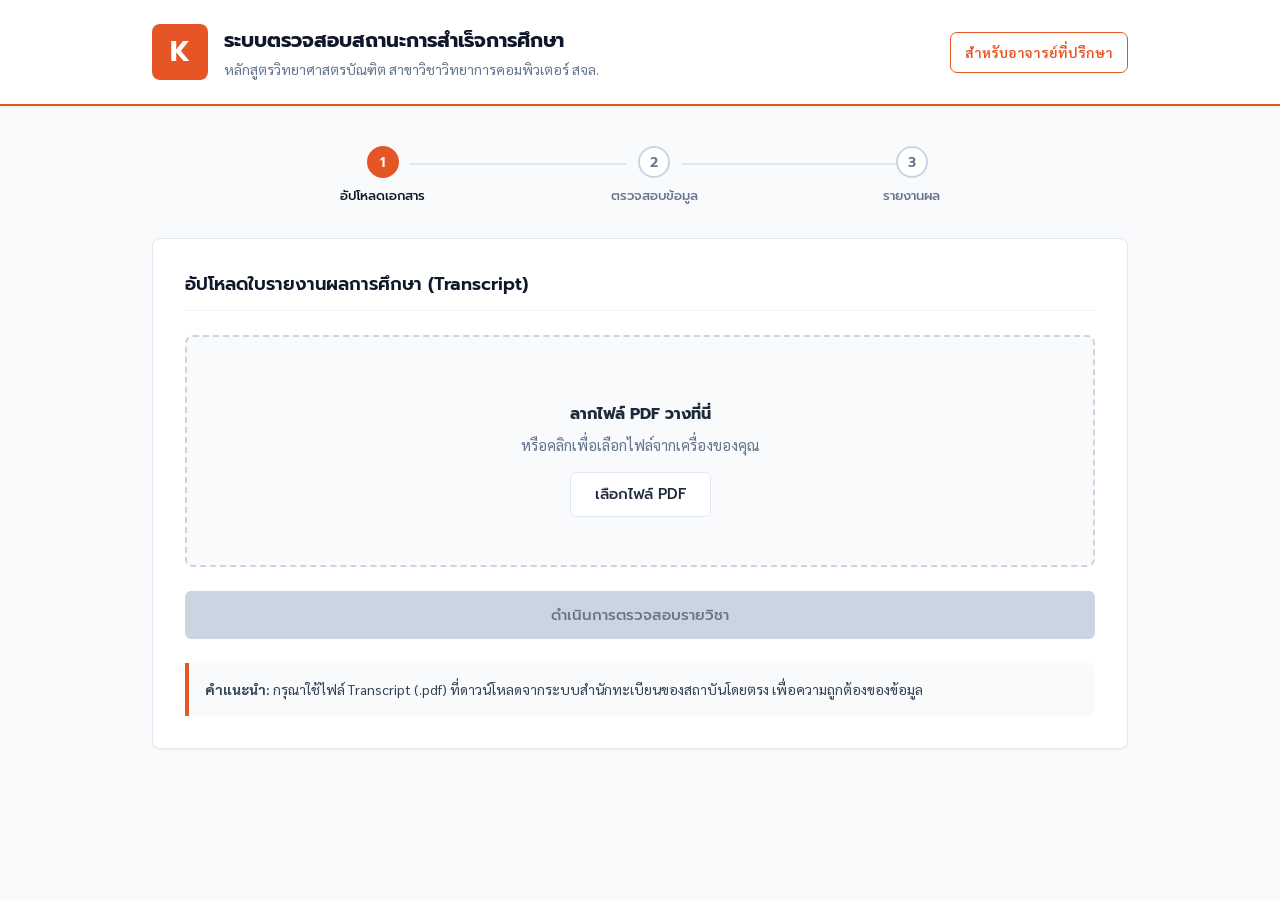
==== app/templates/index.html @ 22475909 "drop uv, reorganize project" ====
<!DOCTYPE html>
<html lang="th">

<head>
  <meta charset="UTF-8" />
  <meta name="viewport" content="width=device-width, initial-scale=1.0" />
  <title>ระบบตรวจสอบสถานะการสำเร็จการศึกษา</title>
  <meta name="description" content="ระบบตรวจสอบความก้าวหน้าการเรียนและวิชาคงเหลือ ภาควิชาวิทยาการคอมพิวเตอร์" />
  
  <!-- Google Fonts: Sarabun for formal text, Prompt for headings -->
  <link rel="preconnect" href="https://fonts.googleapis.com" />
  <link rel="preconnect" href="https://fonts.gstatic.com" crossorigin />
  <link href="https://fonts.googleapis.com/css2?family=Prompt:wght@400;500;600;700&family=Sarabun:wght@300;400;500;600;700&display=swap" rel="stylesheet" />
  
  <style>
    /* ===== DESIGN TOKENS (KMITL Theme) ===== */
    :root {
      --kmitl-orange: #E65525;
      --kmitl-orange-light: #F0764D;
      --kmitl-orange-dark: #C44319;
      --navy-900: #0F172A;
      --navy-800: #1E293B;
      --navy-700: #334155;
      --gray-50: #F8FAFC;
      --gray-100: #F1F5F9;
      --gray-200: #E2E8F0;
      --gray-300: #CBD5E1;
      --gray-500: #64748B;
      
      --bg: var(--gray-50);
      --card-bg: #FFFFFF;
      --text-main: var(--navy-800);
      --text-muted: var(--gray-500);
      --border: var(--gray-200);
      
      --success: #059669;
      --success-light: #D1FAE5;
      --warning: #D97706;
      --warning-light: #FEF3C7;
      --danger: #DC2626;
      --danger-light: #FEE2E2;
      
      --radius: 8px;
      --shadow-sm: 0 1px 2px 0 rgba(0, 0, 0, 0.05);
      --shadow-md: 0 4px 6px -1px rgba(0, 0, 0, 0.1), 0 2px 4px -1px rgba(0, 0, 0, 0.06);
    }

    *, *::before, *::after { box-sizing: border-box; margin: 0; padding: 0; }

    body {
      font-family: 'Sarabun', sans-serif;
      background: var(--bg);
      color: var(--text-main);
      min-height: 100vh;
      line-height: 1.5;
    }

    h1, h2, h3, h4, h5, h6, .font-prompt {
      font-family: 'Prompt', sans-serif;
    }

    .container { max-width: 1024px; margin: 0 auto; padding: 0 24px 40px; }

    /* ===== HEADER ===== */
    header {
      background-color: var(--card-bg);
      border-bottom: 2px solid var(--kmitl-orange);
      padding: 24px 0;
      margin-bottom: 40px;
      box-shadow: var(--shadow-sm);
    }
    .header-content {
      max-width: 1024px;
      margin: 0 auto;
      padding: 0 24px;
      display: flex;
      align-items: center;
      gap: 16px;
    }
    .advisor-login-link {
      margin-left: auto;
      padding: 9px 14px;
      border: 1px solid var(--kmitl-orange);
      border-radius: 7px;
      color: var(--kmitl-orange);
      background: #fff;
      font-family: 'Sarabun', sans-serif;
      font-size: 14px;
      font-weight: 600;
      text-decoration: none;
      white-space: nowrap;
      transition: background-color .2s, color .2s;
    }
    .advisor-login-link:hover { background: var(--kmitl-orange); color: #fff; }
    @media (max-width: 600px) {
      .header-content { flex-wrap: wrap; }
      .advisor-login-link { margin-left: 72px; margin-top: -8px; }
    }
    .logo-box {
      width: 56px;
      height: 56px;
      background-color: var(--kmitl-orange);
      color: white;
      border-radius: 8px;
      display: flex;
      align-items: center;
      justify-content: center;
      font-size: 28px;
      font-weight: bold;
      font-family: 'Prompt', sans-serif;
    }
    .header-text h1 {
      font-size: 20px;
      color: var(--navy-900);
      margin-bottom: 4px;
    }
    .header-text p {
      font-size: 14px;
      color: var(--text-muted);
      font-family: 'Sarabun', sans-serif;
    }

    /* ===== CARD ===== */
    .card {
      background: var(--card-bg);
      border: 1px solid var(--border);
      border-radius: var(--radius);
      padding: 32px;
      margin-bottom: 24px;
      box-shadow: var(--shadow-sm);
    }

    .card-title {
      font-family: 'Prompt', sans-serif;
      font-size: 18px;
      font-weight: 600;
      color: var(--navy-900);
      margin-bottom: 24px;
      display: flex;
      align-items: center;
      gap: 12px;
      padding-bottom: 12px;
      border-bottom: 1px solid var(--gray-100);
    }
    .card-title .icon { color: var(--kmitl-orange); }

    /* ===== UPLOAD ZONE ===== */
    #upload-zone {
      border: 2px dashed var(--gray-300);
      border-radius: var(--radius);
      background-color: var(--gray-50);
      padding: 48px 24px;
      text-align: center;
      cursor: pointer;
      transition: all 0.2s ease;
      position: relative;
    }
    #upload-zone:hover, #upload-zone.drag-over {
      border-color: var(--kmitl-orange);
      background-color: #FFF7F5;
    }
    #upload-zone .upload-icon { font-size: 48px; margin-bottom: 16px; display: block; color: var(--gray-500); }
    #upload-zone:hover .upload-icon { color: var(--kmitl-orange); }
    #upload-zone p { color: var(--text-muted); font-size: 15px; margin-top: 8px; }
    #upload-zone strong { color: var(--navy-800); font-family: 'Prompt', sans-serif; }
    #file-input { position: absolute; inset: 0; opacity: 0; cursor: pointer; width: 100%; height: 100%; }
    
    #file-label {
      display: inline-block; margin-top: 16px;
      background: var(--card-bg); color: var(--navy-800);
      border: 1px solid var(--border);
      padding: 10px 24px; border-radius: 6px; font-size: 15px; font-weight: 500;
      font-family: 'Prompt', sans-serif;
      transition: all 0.2s;
    }
    #upload-zone:hover #file-label { border-color: var(--kmitl-orange); color: var(--kmitl-orange); }

    #selected-file {
      display: none; margin-top: 16px; padding: 12px 16px;
      background: #FFF7F5; border: 1px solid #FADED5;
      border-radius: var(--radius); font-size: 15px; color: var(--kmitl-orange-dark);
      align-items: center; gap: 8px; font-weight: 500;
    }
    #selected-file.show { display: flex; }

    /* ===== BUTTONS ===== */
    .btn {
      display: inline-flex; align-items: center; gap: 8px;
      padding: 12px 24px; border-radius: 6px; font-size: 15px; font-weight: 500;
      border: 1px solid transparent; cursor: pointer; transition: all 0.2s; font-family: 'Prompt', sans-serif;
    }
    .btn-primary { 
      background-color: var(--kmitl-orange); color: #fff; 
      width: 100%; justify-content: center; margin-top: 24px; 
      box-shadow: 0 2px 4px rgba(230, 85, 37, 0.2);
    }
    .btn-primary:hover:not(:disabled) { background-color: var(--kmitl-orange-dark); transform: translateY(-1px); }
    .btn-primary:disabled { background-color: var(--gray-300); color: var(--gray-500); cursor: not-allowed; box-shadow: none; }
    
    .btn-success { background-color: var(--success); color: #fff; }
    .btn-success:hover { background-color: #047857; transform: translateY(-1px); box-shadow: 0 2px 4px rgba(5, 150, 105, 0.2); }

    .btn-outline { background-color: transparent; border-color: var(--border); color: var(--navy-700); }
    .btn-outline:hover { background-color: var(--gray-50); border-color: var(--gray-300); }

    /* ===== ALERTS & NOTES ===== */
    .note {
      margin-top: 24px; padding: 16px;
      background: var(--gray-50); border-left: 4px solid var(--kmitl-orange);
      border-radius: 0 var(--radius) var(--radius) 0; font-size: 14px; color: var(--navy-700);
    }
    .error-box {
      padding: 16px; background: var(--danger-light); border-left: 4px solid var(--danger);
      border-radius: 0 var(--radius) var(--radius) 0;
      font-size: 14px; color: var(--danger); margin-top: 16px; font-family: 'Prompt', sans-serif;
    }

    /* ===== SPINNER ===== */
    .spinner {
      display: none; align-items: center; justify-content: center; gap: 12px;
      padding: 24px; color: var(--text-muted); font-size: 15px; font-family: 'Prompt', sans-serif;
    }
    .spinner.show { display: flex; }
    .spin {
      width: 24px; height: 24px; border-radius: 50%;
      border: 3px solid var(--gray-200);
      border-top-color: var(--kmitl-orange);
      animation: spin 0.8s linear infinite;
    }
    @keyframes spin { to { transform: rotate(360deg); } }

    /* ===== STEP INDICATOR ===== */
    .steps {
      display: flex; align-items: center; justify-content: center; gap: 0; margin-bottom: 32px;
      max-width: 600px; margin-left: auto; margin-right: auto;
    }
    .step-item { display: flex; flex-direction: column; align-items: center; gap: 8px; position: relative; z-index: 2; }
    .step-dot {
      width: 32px; height: 32px; border-radius: 50%;
      background: var(--card-bg); border: 2px solid var(--gray-300);
      display: flex; align-items: center; justify-content: center;
      font-size: 14px; font-weight: 600; color: var(--gray-500);
      transition: all 0.3s; font-family: 'Prompt', sans-serif;
    }
    .step-dot.active { background: var(--kmitl-orange); border-color: var(--kmitl-orange); color: #fff; }
    .step-dot.done { background: var(--success); border-color: var(--success); color: #fff; }
    .step-label { font-size: 13px; color: var(--gray-500); font-family: 'Prompt', sans-serif; font-weight: 500; }
    .step-label.active { color: var(--navy-900); }
    .step-line { flex: 1; height: 2px; background: var(--gray-200); margin: 0 -16px; position: relative; top: -12px; z-index: 1; }
    .step-line.done { background: var(--success); }

    /* ===== REVIEW TABLE ===== */
    #review-section { display: none; }
    #review-section.show { display: block; }

    .review-info {
      display: flex; gap: 16px; margin-bottom: 24px; flex-wrap: wrap;
    }
    .review-badge {
      background: var(--gray-50); border: 1px solid var(--border);
      border-radius: 6px; padding: 12px 20px; font-size: 15px; color: var(--navy-800);
    }
    .review-badge strong { color: var(--kmitl-orange); font-family: 'Prompt', sans-serif; font-size: 16px; }

    .table-wrap { overflow-x: auto; border: 1px solid var(--border); border-radius: var(--radius); }
    table { width: 100%; border-collapse: collapse; font-size: 14px; }
    thead { background: var(--gray-50); border-bottom: 2px solid var(--gray-200); }
    th {
      padding: 12px 16px; text-align: left; font-size: 14px; font-family: 'Prompt', sans-serif;
      color: var(--navy-700); font-weight: 600; white-space: nowrap;
    }
    td { padding: 12px 16px; border-bottom: 1px solid var(--border); vertical-align: middle; }
    tbody tr:last-child td { border-bottom: none; }
    tbody tr:hover { background-color: var(--gray-50); }

    .code-cell { font-family: monospace; font-size: 14px; color: var(--text-muted); }
    .credit-cell { text-align: center; font-weight: 500; }

    .grade-input {
      background: transparent; border: 1px solid transparent;
      border-radius: 4px; color: var(--navy-900); padding: 4px 8px;
      font-size: 14px; width: 72px; text-align: center; font-family: 'Prompt', sans-serif;
      font-weight: 500; transition: all 0.2s;
    }
    .grade-input:hover { border-color: var(--gray-300); background: #fff; }
    .grade-input:focus { outline: none; border-color: var(--kmitl-orange); box-shadow: 0 0 0 2px rgba(230,85,37,0.1); }
    .grade-input.overridden { border-color: var(--warning); color: var(--warning); background-color: var(--warning-light); }

    .sem-header td {
      background: var(--gray-100); border-bottom: 1px solid var(--gray-200);
      font-size: 14px; font-weight: 600; color: var(--navy-800);
      padding: 10px 16px; font-family: 'Prompt', sans-serif;
    }

    .btn-add-row {
      display: inline-flex;
      align-items: center;
      gap: 4px;
      padding: 4px 10px;
      font-size: 12px;
      font-family: 'Prompt', sans-serif;
      font-weight: 500;
      color: var(--kmitl-orange);
      background: #FFFFFF;
      border: 1px solid var(--kmitl-orange-light);
      border-radius: 4px;
      cursor: pointer;
      transition: all 0.15s;
    }
    .btn-add-row:hover {
      background: var(--kmitl-orange);
      color: #FFFFFF;
    }
    .btn-del-row {
      display: inline-flex;
      align-items: center;
      justify-content: center;
      width: 28px;
      height: 28px;
      border-radius: 4px;
      border: 1px solid transparent;
      background: transparent;
      color: var(--gray-500);
      cursor: pointer;
      font-size: 16px;
      line-height: 1;
      transition: all 0.15s;
    }
    .btn-del-row:hover {
      background: var(--danger-light);
      color: var(--danger);
      border-color: #FCA5A5;
    }
    .btn-add-semester {
      display: inline-flex;
      align-items: center;
      gap: 6px;
      padding: 10px 16px;
      font-size: 14px;
      font-family: 'Prompt', sans-serif;
      font-weight: 500;
      color: var(--navy-700);
      background: #FFFFFF;
      border: 1px dashed var(--gray-300);
      border-radius: var(--radius);
      cursor: pointer;
      margin-top: 16px;
      width: 100%;
      justify-content: center;
      transition: all 0.2s;
    }
    .btn-add-semester:hover {
      border-color: var(--kmitl-orange);
      color: var(--kmitl-orange);
      background: var(--gray-50);
    }

    .badge-current {
      display: inline-block; font-size: 12px; font-weight: 500; font-family: 'Prompt', sans-serif;
      background: var(--warning-light); color: var(--warning);
      border: 1px solid rgba(217,119,6,0.2); border-radius: 4px;
      padding: 2px 8px; margin-left: 8px;
    }
    .badge-pass {
      display: inline-block; font-size: 13px; font-weight: 600; font-family: 'Prompt', sans-serif;
      background: var(--success-light); color: var(--success);
      border-radius: 4px; padding: 4px 12px;
    }
    .badge-fail {
      display: inline-block; font-size: 13px; font-weight: 600; font-family: 'Prompt', sans-serif;
      background: var(--danger-light); color: var(--danger);
      border-radius: 4px; padding: 4px 12px;
    }

    .confirm-bar {
      display: flex; align-items: center; justify-content: space-between;
      margin-top: 24px; gap: 16px; flex-wrap: wrap;
      background: var(--gray-50); padding: 20px; border-radius: var(--radius); border: 1px solid var(--gray-200);
    }
    .confirm-bar p { font-size: 15px; color: var(--navy-800); font-family: 'Prompt', sans-serif; }
    .confirm-bar strong { color: var(--kmitl-orange); }

    /* ===== DASHBOARD ===== */
    #dashboard-section { display: none; }
    #dashboard-section.show { display: block; }

    /* overview cards */
    .overview-grid { display: grid; grid-template-columns: 1fr; margin-bottom: 24px; }
    .ov-card {
      background: var(--card-bg); border: 1px solid var(--border);
      border-radius: var(--radius); padding: 24px;
      position: relative; overflow: hidden; box-shadow: var(--shadow-sm);
    }
    .ov-card::before {
      content: ''; position: absolute; top: 0; left: 0; bottom: 0; width: 4px;
    }
    .ov-card.primary::before { background: var(--kmitl-orange); }
    .ov-card.success::before { background: var(--success); }
    .ov-card.warning::before { background: var(--warning); }
    
    .ov-label { font-size: 14px; color: var(--text-muted); font-family: 'Prompt', sans-serif; font-weight: 500; margin-bottom: 8px; }
    .ov-value { font-size: 32px; font-weight: 700; font-family: 'Prompt', sans-serif; line-height: 1; }
    .ov-card.primary .ov-value { color: var(--navy-900); }
    .ov-card.success .ov-value { color: var(--success); }
    .ov-card.warning .ov-value { color: var(--warning); }
    .ov-value span { font-size: 16px; font-weight: 500; color: var(--gray-400); }
    .ov-sub { font-size: 14px; color: var(--text-muted); margin-top: 8px; }

    /* progress bar */
    .prog-bar-wrap { margin-top: 16px; }
    .prog-bar-top { display: flex; justify-content: space-between; font-size: 15px; margin-bottom: 12px; font-family: 'Prompt', sans-serif; }
    .prog-bar-top span { color: var(--navy-700); font-weight: 500; }
    .prog-bar-top strong { color: var(--kmitl-orange); font-size: 18px; }
    .prog-track { background: var(--gray-200); border-radius: 99px; height: 12px; overflow: hidden; }
    .prog-fill {
      height: 100%; border-radius: 99px;
      background-color: var(--kmitl-orange);
      transition: width 1s cubic-bezier(0.4, 0, 0.2, 1);
    }

    /* ===== CATEGORIES ===== */
    .cat-grid { display: grid; grid-template-columns: 1fr 1fr; gap: 20px; }
    @media (max-width: 768px) { .cat-grid { grid-template-columns: 1fr; } }

    .cat-card {
      background: var(--gray-50); border: 1px solid var(--border);
      border-radius: var(--radius); padding: 20px;
      transition: all 0.2s; cursor: pointer;
    }
    .cat-card:hover { border-color: var(--gray-300); background: #fff; box-shadow: var(--shadow-sm); }
    .cat-card.active { border-color: var(--kmitl-orange); background: #FFF7F5; }

    .cat-header { display: flex; justify-content: space-between; align-items: flex-start; margin-bottom: 12px; }
    .cat-name { font-size: 15px; font-weight: 600; font-family: 'Prompt', sans-serif; color: var(--navy-800); }
    .cat-credits { font-size: 20px; font-weight: 700; font-family: 'Prompt', sans-serif; color: var(--navy-900); }
    .cat-credits small { font-size: 14px; font-weight: 400; color: var(--gray-400); }

    .cat-track { background: var(--gray-200); border-radius: 99px; height: 6px; overflow: hidden; margin-bottom: 8px; }
    .cat-fill { height: 100%; border-radius: 99px; transition: width 1s cubic-bezier(0.4, 0, 0.2, 1); }
    .cat-pct { font-size: 13px; color: var(--text-muted); font-family: 'Prompt', sans-serif; font-weight: 500; text-align: right; }

    /* cat detail expand */
    .cat-detail {
      display: none; margin-top: 16px; padding-top: 16px;
      border-top: 1px dashed var(--gray-300);
    }
    .cat-detail.show { display: block; }
    .cat-course-item {
      display: flex; justify-content: space-between; align-items: flex-start;
      padding: 8px 0; font-size: 14px; border-bottom: 1px solid var(--gray-100);
    }
    .cat-course-item:last-child { border-bottom: none; }
    .cat-course-left { display: flex; flex-direction: column; gap: 4px; }
    .cat-course-code { font-family: monospace; color: var(--text-muted); font-size: 13px; }
    .cat-course-name { color: var(--navy-800); font-weight: 500; }
    .cat-grade { font-weight: 600; font-size: 14px; font-family: 'Prompt', sans-serif; color: var(--success); }
    .cat-grade.in-prog { color: #d97706; font-size: 12px; background: #fffbeb; padding: 2px 8px; border-radius: 4px; border: 1px solid #fde68a; font-weight: 500; }
    .cat-cr { color: var(--text-muted); font-size: 13px; }

    /* ===== TIMELINE ===== */
    .timeline-item { margin-bottom: 12px; border-radius: var(--radius); overflow: hidden; border: 1px solid var(--border); }
    .timeline-header {
      background: var(--gray-50); 
      padding: 16px 20px; cursor: pointer;
      display: flex; align-items: center; justify-content: space-between;
      transition: background 0.2s;
    }
    .timeline-header:hover { background: var(--gray-100); }
    .timeline-header-left { display: flex; align-items: center; gap: 12px; }
    .timeline-dot {
      width: 10px; height: 10px; border-radius: 50%;
      background: var(--kmitl-orange); flex-shrink: 0;
    }
    .timeline-label { font-size: 15px; font-weight: 600; font-family: 'Prompt', sans-serif; color: var(--navy-800); }
    .timeline-meta { font-size: 14px; color: var(--text-muted); }
    .timeline-chevron { font-size: 12px; color: var(--gray-400); transition: transform 0.2s; }
    .timeline-chevron.open { transform: rotate(180deg); }

    .timeline-body { display: none; background: #fff; border-top: 1px solid var(--border); }
    .timeline-body.show { display: block; }
    .tl-row {
      display: flex; align-items: center; gap: 16px;
      padding: 12px 20px; border-bottom: 1px solid var(--gray-100); font-size: 14px;
    }
    .tl-row:last-child { border-bottom: none; }
    .tl-code { font-family: monospace; font-size: 13px; color: var(--text-muted); width: 80px; flex-shrink: 0; }
    .tl-name { flex: 1; color: var(--navy-800); font-weight: 500; }
    .tl-cr { color: var(--text-muted); font-size: 13px; flex-shrink: 0; }
    .tl-grade { font-weight: 600; font-size: 14px; font-family: 'Prompt', sans-serif; width: 40px; text-align: right; flex-shrink: 0; color: var(--navy-900); }

    /* ===== REMAINING TABLE ===== */
    .prereq-ok { color: var(--success); font-size: 13px; font-weight: 500; }
    .prereq-block { color: var(--danger); font-size: 13px; font-weight: 500;}

    /* ===== IN-PROGRESS ===== */
    .inprog-grid { display: flex; flex-wrap: wrap; gap: 12px; }
    .inprog-chip {
      display: flex; align-items: center; gap: 8px;
      background: var(--warning-light); border: 1px solid rgba(217,119,6,0.3);
      border-radius: 6px; padding: 8px 16px; font-size: 14px;
    }
    .inprog-chip span.code { font-family: monospace; color: var(--warning); font-weight: 600; }
    .inprog-chip span.name { color: var(--navy-800); font-weight: 500; }

    /* ===== RESET LINK ===== */
    .reset-link {
      display: inline-flex; align-items: center; gap: 8px;
      margin-bottom: 24px; font-size: 15px; color: var(--navy-700);
      cursor: pointer; background: none; border: none; font-weight: 500;
      font-family: 'Prompt', sans-serif; padding: 0; transition: color 0.2s;
    }
    .reset-link:hover { color: var(--kmitl-orange); }

    /* ===== STUDY PLAN ===== */
    #plan-section { display: none; }
    #plan-section.show { display: block; }

    .plan-actions {
      display: flex; align-items: center; gap: 16px; flex-wrap: wrap;
      margin-bottom: 24px;
    }

    .btn-plan {
      display: inline-flex; align-items: center; gap: 8px;
      padding: 12px 28px; border-radius: 8px; font-size: 15px; font-weight: 600;
      border: none; cursor: pointer; transition: all 0.25s;
      font-family: 'Prompt', sans-serif;
      background: linear-gradient(135deg, var(--kmitl-orange), var(--kmitl-orange-light));
      color: #fff; box-shadow: 0 4px 12px rgba(230, 85, 37, 0.3);
    }
    .btn-plan:hover { transform: translateY(-2px); box-shadow: 0 6px 20px rgba(230, 85, 37, 0.4); }
    .btn-plan:disabled { opacity: 0.6; cursor: not-allowed; transform: none; box-shadow: none; }

    .plan-toggle {
      display: inline-flex; border-radius: 8px; overflow: hidden;
      border: 2px solid var(--gray-200); background: var(--card-bg);
    }
    .plan-toggle-btn {
      padding: 10px 20px; border: none; background: transparent;
      font-family: 'Prompt', sans-serif; font-size: 14px; font-weight: 500;
      color: var(--gray-500); cursor: pointer; transition: all 0.2s;
    }
    .plan-toggle-btn.active {
      background: var(--kmitl-orange); color: #fff;
    }
    .plan-toggle-btn:hover:not(.active) { background: var(--gray-50); color: var(--navy-800); }

    .plan-alert {
      padding: 16px 20px; border-radius: var(--radius); margin-bottom: 16px;
      font-size: 14px; font-family: 'Prompt', sans-serif;
      display: flex; align-items: flex-start; gap: 12px;
    }
    .plan-alert.warning {
      background: #FEF3C7; border: 1px solid #FCD34D; color: #92400E;
    }
    .plan-alert.danger {
      background: var(--danger-light); border: 1px solid #FCA5A5; color: #991B1B;
    }
    .plan-alert.success {
      background: var(--success-light); border: 1px solid #6EE7B7; color: #065F46;
    }
    .plan-alert.info {
      background: #DBEAFE; border: 1px solid #93C5FD; color: #1E40AF;
    }
    .plan-alert-icon { font-size: 20px; flex-shrink: 0; line-height: 1; }
    .plan-alert-content { flex: 1; }
    .plan-alert-title { font-weight: 600; margin-bottom: 4px; }

    .plan-summary-grid {
      display: grid; grid-template-columns: repeat(auto-fit, minmax(200px, 1fr));
      gap: 16px; margin-bottom: 24px;
    }
    .plan-stat {
      background: var(--gray-50); border: 1px solid var(--border);
      border-radius: var(--radius); padding: 16px 20px; text-align: center;
    }
    .plan-stat-value {
      font-size: 28px; font-weight: 700; font-family: 'Prompt', sans-serif;
      color: var(--navy-900); line-height: 1;
    }
    .plan-stat-value.ok { color: var(--success); }
    .plan-stat-value.warn { color: var(--warning); }
    .plan-stat-label {
      font-size: 13px; color: var(--text-muted); margin-top: 6px;
      font-family: 'Prompt', sans-serif;
    }

    .plan-term {
      border: 1px solid var(--border); border-radius: var(--radius);
      margin-bottom: 16px; overflow: hidden;
    }
    .plan-term-header {
      background: var(--gray-50); padding: 16px 20px;
      display: flex; align-items: center; justify-content: space-between;
      cursor: pointer; transition: background 0.2s;
    }
    .plan-term-header:hover { background: var(--gray-100); }
    .plan-term-left { display: flex; align-items: center; gap: 12px; }
    .plan-term-dot {
      width: 12px; height: 12px; border-radius: 50%;
      background: var(--kmitl-orange); flex-shrink: 0;
    }
    .plan-term-label {
      font-size: 16px; font-weight: 600; font-family: 'Prompt', sans-serif;
      color: var(--navy-800);
    }
    .plan-term-meta {
      display: flex; gap: 16px; font-size: 13px; font-family: 'Prompt', sans-serif;
    }
    .plan-term-meta span { color: var(--text-muted); }
    .plan-term-meta strong { color: var(--navy-800); }
    .plan-term-chevron { font-size: 12px; color: var(--gray-400); transition: transform 0.2s; }
    .plan-term-chevron.open { transform: rotate(180deg); }

    .plan-term-body { display: none; border-top: 1px solid var(--border); background: #fff; }
    .plan-term-body.show { display: block; }

    .plan-course-row {
      display: flex; align-items: center; gap: 16px;
      padding: 12px 20px; border-bottom: 1px solid var(--gray-100); font-size: 14px;
    }
    .plan-course-row:last-child { border-bottom: none; }
    .plan-course-code { font-family: monospace; font-size: 13px; color: var(--text-muted); width: 80px; flex-shrink: 0; }
    .plan-course-name { flex: 1; color: var(--navy-800); font-weight: 500; }
    .plan-course-credit { color: var(--text-muted); font-size: 13px; flex-shrink: 0; }

    .plan-badge {
      display: inline-block; font-size: 11px; font-weight: 600;
      font-family: 'Prompt', sans-serif; padding: 2px 8px;
      border-radius: 4px; flex-shrink: 0;
    }
    .plan-badge.required { background: #FFF7ED; color: #C2410C; border: 1px solid #FDBA74; }
    .plan-badge.deferred { background: #FEF3C7; color: #92400E; border: 1px solid #FCD34D; }

    .plan-term-footer {
      padding: 12px 20px; background: var(--gray-50);
      border-top: 1px solid var(--border);
      display: flex; justify-content: space-between; align-items: center;
      font-size: 13px; font-family: 'Prompt', sans-serif;
    }
    .plan-term-footer span { color: var(--text-muted); }
    .plan-term-footer strong { color: var(--navy-800); }
    .plan-credits-bar {
      height: 6px; border-radius: 99px; background: var(--gray-200);
      flex: 1; margin: 0 16px; max-width: 200px; overflow: hidden;
    }
    .plan-credits-fill {
      height: 100%; border-radius: 99px; background: var(--kmitl-orange);
      transition: width 0.6s ease;
    }

    .plan-suggestion-list {
      list-style: none; padding: 0;
    }
    .plan-suggestion-list li {
      padding: 8px 0; font-size: 14px; color: var(--navy-700);
      border-bottom: 1px solid var(--gray-100);
      display: flex; align-items: flex-start; gap: 8px;
    }
    .plan-suggestion-list li:last-child { border-bottom: none; }
  
    /* ===== DRAG AND DROP & CUSTOM COURSES ===== */
    .unplanned-pool {
      display: flex; flex-direction: column; gap: 8px;
      padding: 16px; background: var(--gray-50); border: 2px dashed var(--gray-300);
      border-radius: var(--radius); min-height: 80px; margin-bottom: 24px;
      transition: background 0.2s;
    }
    .unplanned-pool.drag-over { background: var(--primary-light); border-color: var(--kmitl-orange); }
    
    .draggable-course {
      cursor: grab;
      border: 1px solid var(--border);
      border-radius: 6px; padding: 10px 14px; background: #fff;
      display: flex; flex-direction: column; gap: 4px;
      font-size: 13px; min-width: 140px; max-width: 200px;
      box-shadow: 0 1px 2px rgba(0,0,0,0.05);
      transition: transform 0.2s, box-shadow 0.2s, opacity 0.2s;
      position: relative;
    }
    .draggable-course:active { cursor: grabbing; transform: scale(0.98); }
    .draggable-course.dragging { opacity: 0.5; }
    .draggable-course[data-cat="ge"] { border-left: 4px solid var(--gray-400); }
    .draggable-course[data-cat="elective"] { border-left: 4px solid #D97706; }
    .draggable-course[data-cat="free"] { border-left: 4px solid #DB2777; }
    .draggable-course[data-is-core="true"] { border-left: 4px solid #EA580C; }
    .draggable-course.custom-course { border-left: 4px solid var(--success); }
    
    /* When inside term dropzone: Full width row */
    .plan-term-dropzone .draggable-course.sys-course {
      flex-direction: row;
      width: 100%;
      box-sizing: border-box;
      max-width: none;
      padding: 12px 20px !important;
      background: transparent !important;
      border: none !important;
      border-bottom: 1px solid var(--gray-50) !important;
      border-radius: 0 !important;
      box-shadow: none !important;
      margin-bottom: 0 !important;
      font-size: 14px !important;
      gap: 16px !important;
    }
    
    /* When inside unplanned pool: Small block */
    .unplanned-pool .draggable-course.sys-course {
      flex-direction: column;
      width: auto;
      min-width: 140px;
      max-width: 200px;
      padding: 10px 14px !important;
      background: #fff !important;
      border: 1px solid var(--border) !important;
      border-radius: 6px !important;
      box-shadow: 0 1px 2px rgba(0,0,0,0.05) !important;
      margin-bottom: 0 !important;
      font-size: 13px !important;
      gap: 4px !important;
    }
    .unplanned-pool .draggable-course.sys-course[data-cat="ge"] { border-left: 4px solid var(--gray-400) !important; }
    .unplanned-pool .draggable-course.sys-course[data-cat="elective"] { border-left: 4px solid #D97706 !important; }
    .unplanned-pool .draggable-course.sys-course[data-cat="free"] { border-left: 4px solid #DB2777 !important; }
    .unplanned-pool .draggable-course.sys-course[data-is-core="true"] { border-left: 4px solid #EA580C !important; }
    .unplanned-pool .draggable-course.sys-course.custom-course { border-left: 4px solid var(--success) !important; }
    
    .unplanned-pool .sys-course .plan-course-code,
    .unplanned-pool .sys-course .plan-badge,
    .unplanned-pool .sys-course .course-del-btn {
      display: none !important;
    }
    .unplanned-pool .sys-course[data-is-core="true"] .plan-course-code,
    .unplanned-pool .sys-course[data-is-core="true"] .plan-badge {
      display: inline-block !important;
    }
    .unplanned-pool .sys-course .plan-course-name {
       font-weight: 600; font-family: 'Prompt', sans-serif; color: var(--navy-800); word-break: break-word; line-height: 1.3; flex: unset;
    }
    .unplanned-pool .sys-course .plan-course-credit {
       font-size: 12px; color: var(--text-muted); text-align: left; flex-shrink: unset;
    }
    
    
    .course-title-drag { font-weight: 600; font-family: 'Prompt', sans-serif; color: var(--navy-800); word-break: break-word; line-height: 1.3;}
    .course-cred-drag { font-size: 12px; color: var(--text-muted); }
    .course-del-btn {
       position: absolute; top: 4px; right: 4px; font-size: 10px;
       color: var(--danger); background: transparent; border: none; cursor: pointer;
       opacity: 0; transition: opacity 0.2s;
    }
    .draggable-course:hover .course-del-btn { opacity: 1; }
    
    .plan-term-dropzone {
      min-height: 60px; padding: 12px;
      transition: background 0.2s;
      display: flex; flex-direction: column; gap: 8px;
    }
    .plan-term-dropzone.drag-over {
      background: var(--primary-light);
      outline: 2px dashed var(--kmitl-orange);
      outline-offset: -2px; border-radius: 6px;
    }

    .btn-add-course {
      display: inline-flex; align-items: center; justify-content: center;
      width: 100%; padding: 8px; margin-top: 8px;
      background: transparent; border: 1px dashed var(--gray-300);
      border-radius: 6px; color: var(--gray-500); cursor: pointer;
      font-family: 'Prompt', sans-serif; font-size: 13px; font-weight: 500;
      transition: all 0.2s;
    }
    .btn-add-course:hover { background: var(--gray-50); color: var(--kmitl-orange); border-color: var(--kmitl-orange); }

    /* Modal for Add Custom Course */
    .add-course-modal-overlay {
      position: fixed; top: 0; left: 0; width: 100%; height: 100%;
      background: rgba(15, 23, 42, 0.6);
      display: none; justify-content: center; align-items: center;
      z-index: 1000; padding: 20px; backdrop-filter: blur(4px);
    }
    .add-course-modal-overlay.show { display: flex; }
    .add-course-modal {
      background: #fff; border-radius: var(--radius); width: 100%; max-width: 400px;
      box-shadow: var(--shadow-md); display: flex; flex-direction: column;
      padding: 24px;
    }

    /* ===== PLAN MODE STYLES ===== */
    body.print-plan-mode .container { max-width: 1400px; transition: max-width 0.3s ease; }

    /* ===== PRINT STYLES ===== */
    @media print {
      body { background: #fff !important; color: #000 !important; font-size: 12pt !important; }
      header, #steps, .reset-link, .btn, .btn-plan, .plan-toggle, .course-del-btn, .btn-add-course { display: none !important; }
      #dashboard-content-wrapper { display: block !important; }
      
      body.print-plan-mode #dashboard-content-wrapper > * { display: none !important; }
      body.print-plan-mode #dashboard-content-wrapper > #categories-card { display: block !important; margin-top: 20px !important; margin-bottom: 20px !important; border: none !important; padding: 0 !important; }
      body.print-plan-mode .plan-sidebar { display: none !important; }
      body.print-plan-mode #plan-summary { display: none !important; }

      .container { max-width: 100% !important; margin: 0 !important; padding: 0 !important; }
      .card.print-hide { display: none !important; }
      .print-hide { display: none !important; }
      .print-only { display: block !important; }
      .card { box-shadow: none !important; border: 1px solid #ddd !important; padding: 16px !important; margin-bottom: 20px !important; page-break-inside: avoid; }
      .plan-term { page-break-inside: avoid; border-color: #000 !important; }
      tr, .timeline-item, .cat-card, .plan-course-row { page-break-inside: avoid; }
      * { -webkit-print-color-adjust: exact !important; print-color-adjust: exact !important; }
      /* Force all details to be open for print */
      .cat-detail { display: block !important; }
      .timeline-body { display: block !important; }
      .plan-term-body { display: block !important; }
      /* Hide draggable dots in print */
      .plan-course-code span { display: none !important; }
      .draggable-course { cursor: default !important; }
    }

  </style>
</head>

<body>
  <!-- Header -->
  <header>
    <div class="header-content">
      <div class="logo-box">K</div>
      <div class="header-text">
        <h1>ระบบตรวจสอบสถานะการสำเร็จการศึกษา</h1>
        <p>หลักสูตรวิทยาศาสตรบัณฑิต สาขาวิชาวิทยาการคอมพิวเตอร์ สจล.</p>
      </div>
      <a class="advisor-login-link" href="/advisor">สำหรับอาจารย์ที่ปรึกษา</a>
    </div>
  </header>

  <div class="container">

    <!-- Step Indicator -->
    <div class="steps" id="steps">
      <div class="step-item">
        <div class="step-dot active" id="step1-dot">1</div>
        <div class="step-label active" id="step1-lbl">อัปโหลดเอกสาร</div>
      </div>
      <div class="step-line" id="line1"></div>
      <div class="step-item">
        <div class="step-dot" id="step2-dot">2</div>
        <div class="step-label" id="step2-lbl">ตรวจสอบข้อมูล</div>
      </div>
      <div class="step-line" id="line2"></div>
      <div class="step-item">
        <div class="step-dot" id="step3-dot">3</div>
        <div class="step-label" id="step3-lbl">รายงานผล</div>
      </div>
    </div>

    <!-- Step 1: Upload -->
    <div id="upload-section">
      <div class="card">
        <div class="card-title"> อัปโหลดใบรายงานผลการศึกษา (Transcript)</div>

        <div id="upload-zone">
          <input type="file" id="file-input" accept=".pdf" />
          <span class="upload-icon"></span>
          <strong>ลากไฟล์ PDF วางที่นี่</strong>
          <p>หรือคลิกเพื่อเลือกไฟล์จากเครื่องของคุณ</p>
          <label class="btn" id="file-label" for="file-input">เลือกไฟล์ PDF</label>
        </div>

        <div id="selected-file">
          <span></span>
          <span id="file-name-display"></span>
        </div>

        <div id="upload-error" class="error-box" style="display:none"></div>

        <div class="spinner" id="upload-spinner">
          <div class="spin"></div>
          <span>กำลังประมวลผลเอกสาร...</span>
        </div>

        <button class="btn btn-primary" id="parse-btn" disabled onclick="uploadAndReview()">
          ดำเนินการตรวจสอบรายวิชา
        </button>

        <div class="note">
          <strong>คำแนะนำ:</strong> กรุณาใช้ไฟล์ Transcript (.pdf) ที่ดาวน์โหลดจากระบบสำนักทะเบียนของสถาบันโดยตรง เพื่อความถูกต้องของข้อมูล
        </div>
      </div>
    </div>

    <!-- Step 2: Review & Edit -->
    <div id="review-section">
      <button class="reset-link" onclick="resetToUpload()">← กลับไปอัปโหลดเอกสารใหม่</button>

      <div class="card">
        <div class="card-title"><span class="icon"></span> ตรวจสอบและแก้ไขข้อมูลรายวิชา</div>

        <div class="review-info" id="review-info"></div>

        <p style="font-size:15px;color:var(--text-muted);margin-bottom:16px;">
          โปรดตรวจสอบความถูกต้องของข้อมูล หากระบบอ่านเกรดคลาดเคลื่อน ท่านสามารถพิมพ์แก้ไขในช่อง "เกรด" ได้โดยตรงก่อนกดยืนยัน
        </p>

        <div class="table-wrap">
          <table id="review-table">
            <thead>
              <tr>
                <th>รหัสวิชา</th>
                <th>ชื่อวิชา</th>
                <th style="text-align:center; width:80px">หน่วยกิต</th>
                <th style="text-align:center; width:90px">เกรด</th>
                <th style="text-align:center; width:50px"></th>
              </tr>
            </thead>
            <tbody id="review-tbody"></tbody>
          </table>
        </div>

        <button type="button" class="btn-add-semester" onclick="openAddSemesterModal()">
          + เพิ่มภาคการศึกษาใหม่
        </button>

        <!-- English Elective Verification -->
        <div class="card" style="margin-top: 24px; border: 1px solid var(--border); background: var(--gray-50); border-radius: var(--radius); padding: 20px;">
          <div style="display: flex; align-items: flex-start; gap: 12px; margin-bottom: 12px;">
            <div style="font-size: 18px; color: var(--kmitl-orange); font-weight: bold; line-height: 1.2;">!</div>
            <div>
              <h3 style="margin: 0 0 4px 0; font-family: 'Prompt', sans-serif; font-size: 16px; color: var(--navy-800);">
                การตรวจสอบวิชาเลือกภาษาอังกฤษ (GE English Elective)
              </h3>
              <p style="margin: 0; font-size: 14px; color: var(--text-muted); line-height: 1.5;">
                ตามเกณฑ์หลักสูตรหมวดวิชาศึกษาทั่วไป นักศึกษาต้องเลือกเรียนวิชาภาษาอังกฤษเพิ่มอีกอย่างน้อย 1 วิชา (3 หน่วยกิต) นอกเหนือจาก Foundation English 1 และ 2
              </p>
            </div>
          </div>
          
          <div style="margin-top: 14px; padding: 16px; background: #fff; border: 1px solid var(--gray-200); border-radius: 8px;">
            <div style="font-weight: 600; font-size: 14px; color: var(--navy-800); margin-bottom: 12px;">
              ท่านได้ลงเรียนหรือสอบผ่านวิชาเลือกภาษาอังกฤษแล้วหรือไม่? <span style="color: var(--danger);">*</span>
            </div>
            
            <div style="display: flex; flex-direction: column; gap: 10px; font-size: 14px;">
              <label style="display: flex; align-items: center; gap: 10px; cursor: pointer;">
                <input type="radio" name="ge-english-status" id="ge-eng-radio-not-taken" value="not_taken" onchange="toggleGeEnglishSelect(false)">
                <span><strong>ยังไม่ได้ลงเรียน / ยังไม่ผ่าน</strong> (ระบบจะตั้งเป็นวิชาที่ต้องวางแผนเรียนในเทอมถัดไป)</span>
              </label>
              
              <label style="display: flex; align-items: center; gap: 10px; cursor: pointer;">
                <input type="radio" name="ge-english-status" id="ge-eng-radio-taken" value="taken" onchange="toggleGeEnglishSelect(true)">
                <span><strong>ลงเรียนแล้ว / กำลังเรียนอยู่</strong> (เลือกรายวิชาที่ตรงจากรายการใน Transcript)</span>
              </label>
            </div>

            <div id="ge-english-select-wrap" style="margin-top: 14px; margin-left: 26px; display: none;">
              <label style="display: block; font-size: 13px; color: var(--navy-700); margin-bottom: 6px; font-weight: 500;">
                เลือกวิชาภาษาอังกฤษที่ท่านได้ลงเรียน:
              </label>
              <select id="ge-english-course-select" onchange="onGeEnglishCourseSelectChange()" style="width: 100%; max-width: 520px; padding: 8px 12px; border: 1px solid var(--gray-300); border-radius: 6px; font-family: 'Prompt', sans-serif; font-size: 14px; background: #fff;">
                <option value="">-- กรุณาเลือกวิชาภาษาอังกฤษจาก Transcript --</option>
              </select>
              <div id="ge-english-hint" style="font-size: 13px; color: var(--success); margin-top: 6px; display: none; font-weight: 500;">
                ระบบตรวจพบวิชาภาษาอังกฤษและเลือกให้อัตโนมัติ (สามารถเปลี่ยนได้หากต้องการ)
              </div>
            </div>
          </div>
        </div>

        <div class="confirm-bar">
          <p>ข้อมูลถูกต้องและครบถ้วนแล้ว กดปุ่มเพื่อบันทึกและคำนวณผล</p>
          <div style="display:flex; align-items:center;">
            <div class="spinner" id="confirm-spinner" style="padding:0;margin-right:16px;display:none;">
              <div class="spin"></div>
              <span style="font-size:14px;color:var(--text-muted);margin-left:8px">กำลังคำนวณ...</span>
            </div>
            <button class="btn btn-success" onclick="confirmAndCompute()" id="confirm-btn">
              ยืนยันและคำนวณผล
            </button>
          </div>
        </div>
      </div>
    </div>

    <!-- Step 3: Dashboard -->
    <div id="dashboard-section">
      <div id="dashboard-content-wrapper">
      <div style="display: flex; justify-content: space-between; align-items: center; margin-bottom: 24px;">
        <button class="reset-link" style="margin-bottom: 0;" onclick="resetToUpload()">← อัปโหลดเอกสารใหม่</button>
        <div style="display:flex; gap:12px;">
          <a href="/search" class="btn btn-outline" style="text-decoration: none;">
            ค้นหารายวิชา
          </a>
        </div>
      </div>

      <!-- Overview -->
      <div class="overview-grid" id="overview-cards"></div>

      <!-- Progress Bar -->
      <div class="card" id="progress-card"></div>

      <!-- Categories -->
      <div class="card" id="categories-card">
        <div class="card-title print-hide"> สรุปหน่วยกิตแยกตามหมวดวิชา</div>
        <div class="cat-grid print-hide" id="cat-grid"></div>
        <div class="print-only" id="print-cat-summary" style="display:none;"></div>
      </div>

      <!-- Study Plan Button & Section -->
      <div class="card">
        <div class="card-title"> วางแผนการเรียน</div>
        <p style="font-size:15px;color:var(--text-muted);margin-bottom:20px;">
          ระบบจะวิเคราะห์วิชาที่เหลือและแนะนำแผนการลงทะเบียนเรียนในแต่ละเทอมจนจบหลักสูตร
        </p>
        <div class="plan-actions">
          <div class="plan-toggle" id="plan-toggle">
            <button class="plan-toggle-btn active" data-plan="normal" onclick="setPlanType('normal')">แผนปกติ (ปัญหาพิเศษ)</button>
            <button class="plan-toggle-btn" data-plan="coop" onclick="setPlanType('coop')">แผนสหกิจศึกษา</button>
          </div>
          <button class="btn-plan" id="plan-btn" onclick="generatePlan()">
             สร้างแผนการเรียน
          </button>
          <div class="spinner" id="plan-spinner" style="padding:0;">
            <div class="spin"></div>
            <span style="font-size:14px;color:var(--text-muted)">กำลังคำนวณแผน...</span>
          </div>
        </div>
      </div>

      <!-- In Progress -->
      <div class="card" id="inprog-card" style="display:none">
        <div class="card-title" style="display:flex; justify-content:space-between; align-items:center; flex-wrap:wrap; gap:12px; padding-bottom:12px; border-bottom:1px solid var(--gray-100);">
          <div> รายวิชาที่กำลังศึกษาในภาคเรียนปัจจุบัน</div>
          <button onclick="openWithdrawModal()" style="font-size: 14px; padding: 6px 16px; border: 1px solid var(--danger); color: var(--danger); background: transparent; border-radius: var(--radius); cursor: pointer; font-family:'Sarabun', sans-serif; font-weight:600; transition:all 0.2s;">
            จำลองการถอนรายวิชา (Withdraw)
          </button>
        </div>
        <div class="inprog-grid" id="inprog-list"></div>
      </div>

      <!-- Remaining -->
      <div class="card" id="remaining-section">
        <div class="card-title"> รายวิชาที่ต้องศึกษาเพิ่มเติมตามโครงสร้างหลักสูตร</div>
        <div class="table-wrap">
          <table>
            <thead>
              <tr>
                <th>รหัสวิชา</th>
                <th>ชื่อวิชา</th>
                <th style="text-align:center">หน่วยกิต</th>
                <th>เงื่อนไขรายวิชา</th>
              </tr>
            </thead>
            <tbody id="remaining-tbody"></tbody>
          </table>
        </div>
      </div>

      <!-- Timeline -->
      <div class="card">
        <div class="card-title"> ประวัติการศึกษาแยกตามภาคเรียน</div>
        <div id="timeline-list"></div>
      </div>

      </div><!-- /dashboard-content-wrapper -->

      <div id="plan-section">
        <div class="card print-hide" style="margin-bottom:24px; padding:24px; display:flex; justify-content:space-between; align-items:center; flex-wrap:wrap; gap:16px;">
          <div>
            <button class="reset-link" onclick="closePlan()" style="margin-bottom:12px;">← กลับไปหน้า Dashboard</button>
            <h2 style="margin:0; font-family:'Prompt'; font-size:22px; color:var(--navy-800);"> แผนการเรียนที่แนะนำ</h2>
          </div>
          <div style="display:flex; align-items:center; gap:16px; flex-wrap:wrap;">
            <div class="plan-toggle">
              <button class="plan-toggle-btn active" data-plan="normal" onclick="setPlanType('normal')">แผนปกติ (ปัญหาพิเศษ)</button>
              <button class="plan-toggle-btn" data-plan="coop" onclick="setPlanType('coop')">แผนสหกิจศึกษา</button>
            </div>
            <button class="btn btn-primary" onclick="window.print()" style="margin-top:0; width:auto;">Export PDF</button>
          </div>
        </div>

        <div id="plan-warnings"></div>
        <div id="plan-summary"></div>
        
        <div class="plan-layout" style="display: flex; gap: 24px; align-items: flex-start; margin-top: 24px; flex-wrap: wrap;">
          
          <!-- Sidebar: Unplanned Pool -->
          <div class="plan-sidebar" style="position: sticky; top: 24px; width: 340px; flex-shrink: 0; max-height: calc(100vh - 48px); display: flex; flex-direction: column;">
            <div class="card" id="unplanned-card" style="flex: 1; display: flex; flex-direction: column; min-height: 0; margin-bottom: 0;">
              <div class="card-title">วิชาที่รอจัดลงตาราง (ลาก)</div>
              <div class="unplanned-pool" id="unplanned-pool" ondragover="allowDrop(event)" ondragleave="dragLeave(event)" ondrop="drop(event, 'pool')" style="flex: 1; overflow-y: auto;">
              </div>
            </div>
          </div>
          
          <!-- Main Content: Terms -->
          <div class="plan-main-content" style="flex: 1; min-width: 0;">
            <div class="card">
              <div class="card-title"> แผนการเรียนรายเทอม</div>
              <div id="plan-terms-list"></div>
            </div>
            <div id="plan-suggestions" style="display:none">
              <div class="card">
                <div class="card-title"> คำแนะนำ</div>
                <ul class="plan-suggestion-list" id="plan-suggestions-list"></ul>
              </div>
            </div>
          </div>
          
        </div> <!-- /plan-layout -->
      </div>

    </div><!-- /dashboard -->

  </div><!-- /container -->

<script>
  /* ===================================================
     STATE
  =================================================== */
  let parsedCourses = [];    // raw from /review
  let parsedStudent = null;
  let planTermData = [];
  let dragCourseId = null;
  let nextCustomId = 1;
  let fileObj = null;
  let baselineStats = { ge:0, elective:0, free:0 };
  let selectedEnglishElectiveCode = null;

  const NON_PASS = new Set(['F','W','WU','U']);
  const CAT_COLORS = {
    ge:'#64748B', core_math:'#0284C7', core_cs:'#E65525',
    elective:'#D97706', free:'#DB2777', alternative:'#7C3AED'
  };

  document.addEventListener('DOMContentLoaded', () => {
    const savedEng = sessionStorage.getItem('smartgrad_english_elective');
    if (savedEng !== null && savedEng !== '') {
      selectedEnglishElectiveCode = savedEng;
    }
    const saved = sessionStorage.getItem('smartgrad_state');
    if (saved) {
      try {
        const state = JSON.parse(saved);
        parsedCourses = state.parsedCourses;
        parsedStudent = state.parsedStudent;
        renderDashboard(state.dashboardData);
        goToStep(3);
      } catch (e) {
        sessionStorage.removeItem('smartgrad_state');
      }
    }
  });

  /* ===================================================
     FILE INPUT
  =================================================== */
  const fileInput = document.getElementById('file-input');
  const uploadZone = document.getElementById('upload-zone');

  fileInput.addEventListener('change', function() {
    if (this.files[0]) selectFile(this.files[0]);
  });

  uploadZone.addEventListener('dragover', e => { e.preventDefault(); uploadZone.classList.add('drag-over'); });
  uploadZone.addEventListener('dragleave', () => uploadZone.classList.remove('drag-over'));
  uploadZone.addEventListener('drop', e => {
    e.preventDefault(); uploadZone.classList.remove('drag-over');
    const f = e.dataTransfer.files[0];
    if (f && f.type === 'application/pdf') selectFile(f);
    else showUploadError('กรุณาเลือกไฟล์เอกสารนามสกุล .pdf เท่านั้น');
  });

  function selectFile(f) {
    fileObj = f;
    document.getElementById('file-name-display').textContent = f.name;
    document.getElementById('selected-file').classList.add('show');
    document.getElementById('parse-btn').disabled = false;
    hideUploadError();
  }

  function showUploadError(msg) {
    const el = document.getElementById('upload-error');
    el.textContent = msg; el.style.display = 'block';
  }
  function hideUploadError() {
    document.getElementById('upload-error').style.display = 'none';
  }

  /* ===================================================
     STEP 1 → 2: Parse PDF
  =================================================== */
  async function uploadAndReview() {
    if (!fileObj) return;
    hideUploadError();
    document.getElementById('parse-btn').disabled = true;
    document.getElementById('upload-spinner').classList.add('show');

    try {
      const reviewFd = new FormData();
      reviewFd.append('file', fileObj);
      const res = await fetch('/review', { method: 'POST', body: reviewFd });
      const data = await res.json();
      if (!res.ok || data.error) {
        showUploadError(data.error || 'เกิดข้อผิดพลาดในการอ่านไฟล์');
        document.getElementById('parse-btn').disabled = false;
        return;
      }
      parsedCourses = (data.courses || []).map(c => ({
        ...c,
        original_code: (c.code || '').trim(),
        original_grade: (c.grade || '').trim().toUpperCase(),
        original_credit: c.credit !== undefined ? Number(c.credit) : 3,
        is_overridden: Boolean(c.is_overridden),
      }));
      parsedStudent = data.student;
      if (!parsedStudent || !/^\d{8}$/.test(parsedStudent.student_id || '') || !parsedStudent.name) {
        showUploadError('ไม่พบชื่อหรือรหัสนักศึกษา 8 หลักใน Transcript กรุณาใช้ไฟล์ฉบับที่ออกจากสำนักทะเบียน');
        document.getElementById('parse-btn').disabled = false;
        return;
      }

      const saveFd = new FormData();
      saveFd.append('file', fileObj);
      saveFd.append('student_name', parsedStudent.name || '');
      const saveRes = await fetch(`/api/students/${parsedStudent.student_id}/transcript`, { method: 'POST', body: saveFd });
      const saveData = await saveRes.json();
      if (!saveRes.ok || saveData.detail) {
        showUploadError(saveData.detail || 'ไม่สามารถบันทึก Transcript ได้');
        document.getElementById('parse-btn').disabled = false;
        return;
      }
      renderReviewTable(parsedCourses);
      goToStep(2);
    } catch(e) {
      showUploadError('ไม่สามารถเชื่อมต่อกับเซิร์ฟเวอร์ได้');
      document.getElementById('parse-btn').disabled = false;
    } finally {
      document.getElementById('upload-spinner').classList.remove('show');
    }
  }

  /* ===================================================
     RENDER REVIEW TABLE
  =================================================== */
  function syncReviewInputs() {
    document.querySelectorAll('.review-row').forEach(tr => {
      const idx = parseInt(tr.dataset.idx);
      if (!isNaN(idx) && idx >= 0 && idx < parsedCourses.length) {
        const codeInp = tr.querySelector('.code-input');
        const nameInp = tr.querySelector('.name-input');
        const creditInp = tr.querySelector('.credit-input');
        const gradeInp = tr.querySelector('.grade-val-input');

        const currentCode = codeInp ? codeInp.value.trim() : (parsedCourses[idx].code || '');
        const currentName = nameInp ? nameInp.value.trim() : (parsedCourses[idx].name_en || '');
        const currentCredit = creditInp ? (parseFloat(creditInp.value.trim()) || 0) : (parsedCourses[idx].credit || 0);
        const currentGrade = gradeInp ? (gradeInp.value.trim().toUpperCase() || null) : parsedCourses[idx].grade;

        parsedCourses[idx].code = currentCode;
        parsedCourses[idx].name_en = currentName;
        parsedCourses[idx].credit = currentCredit;
        parsedCourses[idx].grade = currentGrade;

        const origCode = (parsedCourses[idx].original_code || '').trim();
        const origGrade = (parsedCourses[idx].original_grade || '').trim().toUpperCase() || null;
        const origCredit = parsedCourses[idx].original_credit !== undefined ? Number(parsedCourses[idx].original_credit) : null;

        const isManuallyAdded = Boolean(parsedCourses[idx].is_manually_added);
        const codeChanged = origCode ? (currentCode !== origCode) : Boolean(currentCode);
        const gradeChanged = (currentGrade || '') !== (origGrade || '');
        const creditChanged = (origCredit !== null) && (currentCredit !== origCredit);

        parsedCourses[idx].is_overridden = isManuallyAdded || codeChanged || gradeChanged || creditChanged;
      }
    });
  }

  function renderReviewTable(courses) {
    const tbody = document.getElementById('review-tbody');
    tbody.innerHTML = '';

    // group by semester
    const groups = {};
    for (let i = 0; i < courses.length; i++) {
      const c = courses[i];
      const key = `${c.semester || '0'}_${c.academic_year || ''}`;
      const label = c.semester && c.academic_year
        ? `ภาคเรียนที่ ${c.semester} ปีการศึกษา ${c.academic_year}`
        : 'เทียบโอน / ไม่ระบุภาคการศึกษา';
      if (!groups[key]) {
        groups[key] = {
          key: key,
          label: label,
          semester: c.semester,
          academic_year: c.academic_year,
          is_current: c.is_current,
          items: []
        };
      }
      groups[key].items.push({ course: c, idx: i });
    }

    let total = 0, passedCredit = 0;

    for (const group of Object.values(groups)) {
      // semester header row with add course button
      const hr = document.createElement('tr');
      hr.className = 'sem-header';
      const semParam = group.semester === null || group.semester === undefined ? 'null' : group.semester;
      const yrParam = group.academic_year ? `'${group.academic_year}'` : 'null';
      const isCurParam = group.is_current ? 'true' : 'false';

      hr.innerHTML = `
        <td colspan="3">${group.label}</td>
        <td colspan="2" style="text-align:right;">
          <button type="button" class="btn-add-row" onclick="addCourseToSemester(${semParam}, ${yrParam}, ${isCurParam})">
            + เพิ่มวิชาในเทอมนี้
          </button>
        </td>
      `;
      tbody.appendChild(hr);

      for (const item of group.items) {
        const c = item.course;
        const i = item.idx;
        total++;
        const isCurrent = c.is_current;
        const grade = c.grade || '';
        const isFail = NON_PASS.has(grade.toUpperCase());
        const isPass = grade && !isFail;
        if (isPass) passedCredit += c.credit;

        const tr = document.createElement('tr');
        tr.className = 'review-row';
        tr.dataset.idx = i;
        const isOverridden = Boolean(c.is_overridden);
        const originalGrade = c.original_grade !== undefined ? c.original_grade : (grade || '');

        tr.innerHTML = `
          <td>
            <input class="grade-input code-input" type="text" value="${c.code || ''}" placeholder="รหัสวิชา"
                   onchange="onReviewCodeChange(this, ${i})"
                   style="width:100px; text-align:left; font-family:monospace;" />
          </td>
          <td>
            <div style="display:flex; align-items:center; gap:8px;">
              <input class="grade-input name-input" type="text" value="${c.name_en || ''}" placeholder="ชื่อวิชา" style="width:100%; text-align:left;" />
              ${isCurrent ? '<span class="badge-current" style="flex-shrink:0;">กำลังเรียน</span>' : ''}
            </div>
          </td>
          <td style="text-align:center">
            <input class="grade-input credit-input" type="number" min="0" max="15" value="${c.credit !== undefined ? c.credit : 3}" style="width:55px;" />
          </td>
          <td style="text-align:center">
            ${isCurrent
              ? '<span style="color:var(--gray-400);font-size:14px">–</span>'
              : `<input class="grade-input grade-val-input ${isOverridden ? 'overridden' : ''}" type="text" value="${grade}"
                   data-original="${originalGrade}"
                   oninput="onGradeChange(this)"
                   placeholder="–">`
            }
          </td>
          <td style="text-align:center">
            <button type="button" class="btn-del-row" onclick="removeReviewCourse(${i})" title="ลบวิชานี้">&times;</button>
          </td>
        `;
        tbody.appendChild(tr);
      }
    }

    // summary badges
    document.getElementById('review-info').innerHTML = `
      <div class="review-badge">จำนวนรายวิชาที่พบ: <strong>${courses.length}</strong> วิชา</div>
      <div class="review-badge">หน่วยกิตที่ผ่านการประเมิน: <strong>${passedCredit}</strong> หน่วยกิต</div>
      <div class="review-badge">ชื่อไฟล์เอกสาร: <strong style="color:var(--navy-700)">${fileObj ? fileObj.name : 'Transcript'}</strong></div>
    `;

    setupEnglishElectiveUI(courses);
  }

  function addCourseToSemester(semester, academic_year, is_current) {
    syncReviewInputs();
    parsedCourses.push({
      code: '',
      name_en: '',
      credit: 3,
      grade: is_current ? null : '',
      semester: semester,
      academic_year: academic_year || null,
      is_current: is_current,
      is_manually_added: true,
      is_overridden: true,
      original_code: '',
      original_grade: is_current ? null : '',
      original_credit: 3,
    });
    renderReviewTable(parsedCourses);
    const rows = document.querySelectorAll('.review-row');
    if (rows.length > 0) {
      const lastCodeInput = rows[rows.length - 1].querySelector('.code-input');
      if (lastCodeInput) lastCodeInput.focus();
    }
  }

  function removeReviewCourse(idx) {
    syncReviewInputs();
    parsedCourses.splice(idx, 1);
    renderReviewTable(parsedCourses);
  }

  async function onReviewCodeChange(input, idx) {
    const code = input.value.trim();
    if (!code) return;
    try {
      const res = await fetch(`/api/curriculum/courses/${code}`);
      if (res.ok) {
        const data = await res.json();
        const row = input.closest('tr');
        if (row) {
          const nameInput = row.querySelector('.name-input');
          const creditInput = row.querySelector('.credit-input');
          if (nameInput && (!nameInput.value.trim() || nameInput.value === code)) {
            nameInput.value = data.course_name_en || data.course_name_th;
            if (idx >= 0 && idx < parsedCourses.length) {
              parsedCourses[idx].name_en = nameInput.value;
            }
          }
          if (creditInput && (!creditInput.value || creditInput.value === '0')) {
            creditInput.value = data.credit;
            if (idx >= 0 && idx < parsedCourses.length) {
              parsedCourses[idx].credit = data.credit;
            }
          }
        }
      }
    } catch(e) {}
  }

  function openAddSemesterModal() {
    document.getElementById('new-year-input').value = '';
    document.getElementById('new-sem-is-current').checked = false;
    document.getElementById('add-semester-modal').classList.add('show');
  }
  function closeAddSemesterModal() {
    document.getElementById('add-semester-modal').classList.remove('show');
  }
  function confirmAddSemester() {
    const semVal = document.getElementById('new-sem-select').value;
    const yrVal = document.getElementById('new-year-input').value.trim();
    const isCurrent = document.getElementById('new-sem-is-current').checked;

    let semester = null;
    let academic_year = null;

    if (semVal !== 'transfer') {
      semester = parseInt(semVal);
      if (!yrVal) {
        alert('กรุณาระบุปีการศึกษา (เช่น 2024-2025)');
        return;
      }
      academic_year = yrVal;
    }

    closeAddSemesterModal();
    addCourseToSemester(semester, academic_year, isCurrent);
  }

  function onGradeChange(input) {
    const val = input.value.trim().toUpperCase();
    const original = (input.dataset.original || '').trim().toUpperCase();
    if (val !== original) {
      input.classList.add('overridden');
    } else {
      input.classList.remove('overridden');
    }
  }

  /* ===================================================
     ENGLISH ELECTIVE DETECTION & UI
  =================================================== */
  function detectEnglishElective(courses) {
    const candidates = [];
    const excludeCodes = new Set(['90644007', '90644008', '90101001', '90101002']);
    const nonEngKeywords = ['THAI', 'CHINESE', 'JAPANESE', 'KOREAN', 'FRENCH', 'GERMAN', 'ภาษาไทย', 'ภาษาจีน', 'ภาษาญี่ปุ่น', 'ภาษาเกาหลี', 'ภาษาฝรั่งเศส', 'ภาษาเยอรมัน'];

    for (const c of courses) {
      const code = (c.code || '').trim();
      const name = (c.name_en || c.name_th || '').toUpperCase();
      const grade = (c.grade || '').toUpperCase();
      const isPassOrCurrent = c.is_current || (grade && !NON_PASS.has(grade));

      if (!isPassOrCurrent) continue;
      if (excludeCodes.has(code)) continue;

      const hasNonEng = nonEngKeywords.some(kw => name.includes(kw));
      if (hasNonEng) continue;

      const isGeLangCode = code.startsWith('90644') || code.startsWith('90101');
      const hasEngKeyword = name.includes('ENGLISH') || name.includes('WRITING') || 
                            name.includes('SPEAKING') || name.includes('LISTENING') || 
                            name.includes('READING') || name.includes('COMMUNICATION') || 
                            name.includes('CONVERSATION') || name.includes('PRESENTATION') ||
                            name.includes('TOEIC') || name.includes('TOEFL') || name.includes('IELTS');

      if (isGeLangCode || hasEngKeyword) {
        candidates.push(c);
      }
    }
    return candidates;
  }

  function setupEnglishElectiveUI(courses) {
    const selectEl = document.getElementById('ge-english-course-select');
    const hintEl = document.getElementById('ge-english-hint');
    const radioNotTaken = document.getElementById('ge-eng-radio-not-taken');
    const radioTaken = document.getElementById('ge-eng-radio-taken');
    const wrapEl = document.getElementById('ge-english-select-wrap');
    if (!selectEl) return;

    const candidates = detectEnglishElective(courses);

    let optionsHtml = '<option value="">-- กรุณาเลือกวิชาภาษาอังกฤษจาก Transcript --</option>';

    if (candidates.length > 0) {
      optionsHtml += '<optgroup label="วิชาที่ตรวจพบเข้าข่ายวิชาภาษาอังกฤษ">';
      candidates.forEach(c => {
        const label = `${c.code} ${c.name_en || c.name_th} (${c.credit} นก.) ${c.is_current ? '[กำลังเรียน]' : (c.grade ? `[เกรด ${c.grade}]` : '')}`;
        optionsHtml += `<option value="${c.code}">${label}</option>`;
      });
      optionsHtml += '</optgroup>';
    }

    const candCodes = new Set(candidates.map(c => c.code));
    candCodes.add('90644007');
    candCodes.add('90644008');
    const otherCourses = courses.filter(c => c.code && !candCodes.has(c.code));
    if (otherCourses.length > 0) {
      optionsHtml += '<optgroup label="รายวิชาอื่นๆ ใน Transcript">';
      otherCourses.forEach(c => {
        const label = `${c.code} ${c.name_en || c.name_th} (${c.credit} นก.) ${c.is_current ? '[กำลังเรียน]' : (c.grade ? `[เกรด ${c.grade}]` : '')}`;
        optionsHtml += `<option value="${c.code}">${label}</option>`;
      });
      optionsHtml += '</optgroup>';
    }

    selectEl.innerHTML = optionsHtml;

    if (selectedEnglishElectiveCode) {
      radioTaken.checked = true;
      wrapEl.style.display = 'block';
      selectEl.value = selectedEnglishElectiveCode;
      if (hintEl) hintEl.style.display = 'none';
    } else if (candidates.length > 0) {
      radioTaken.checked = true;
      wrapEl.style.display = 'block';
      selectEl.value = candidates[0].code;
      selectedEnglishElectiveCode = candidates[0].code;
      if (hintEl) {
        hintEl.style.display = 'block';
        hintEl.textContent = `ระบบตรวจพบวิชา "${candidates[0].code} ${candidates[0].name_en || candidates[0].name_th}" และเลือกให้อัตโนมัติ`;
      }
    } else {
      radioNotTaken.checked = true;
      wrapEl.style.display = 'none';
      selectedEnglishElectiveCode = null;
      if (hintEl) hintEl.style.display = 'none';
    }
  }

  function toggleGeEnglishSelect(isTaken) {
    const wrapEl = document.getElementById('ge-english-select-wrap');
    const selectEl = document.getElementById('ge-english-course-select');
    const hintEl = document.getElementById('ge-english-hint');
    if (isTaken) {
      wrapEl.style.display = 'block';
      selectedEnglishElectiveCode = selectEl.value || null;
    } else {
      wrapEl.style.display = 'none';
      selectedEnglishElectiveCode = null;
      if (hintEl) hintEl.style.display = 'none';
    }
  }

  function onGeEnglishCourseSelectChange() {
    const selectEl = document.getElementById('ge-english-course-select');
    const hintEl = document.getElementById('ge-english-hint');
    selectedEnglishElectiveCode = selectEl.value || null;
    if (hintEl) hintEl.style.display = 'none';
  }

  /* ===================================================
     STEP 2 → 3: Confirm & Compute
  =================================================== */
  async function confirmAndCompute() {
    const radioTaken = document.getElementById('ge-eng-radio-taken');
    const radioNotTaken = document.getElementById('ge-eng-radio-not-taken');

    if (radioTaken && radioNotTaken) {
      if (!radioTaken.checked && !radioNotTaken.checked) {
        alert('กรุณาตอบคำถาม: ท่านได้ลงเรียนหรือสอบผ่านวิชาเลือกภาษาอังกฤษ (GE English Elective) แล้วหรือไม่');
        const card = radioNotTaken.closest('.card');
        if (card) card.scrollIntoView({ behavior: 'smooth', block: 'center' });
        return;
      }
      if (radioTaken.checked) {
        const selectEl = document.getElementById('ge-english-course-select');
        if (!selectEl.value) {
          alert('กรุณาเลือกรายวิชาภาษาอังกฤษที่ท่านได้ลงเรียนจากรายการ');
          selectEl.focus();
          return;
        }
        selectedEnglishElectiveCode = selectEl.value;
      } else {
        selectedEnglishElectiveCode = null;
      }
      sessionStorage.setItem('smartgrad_english_elective', selectedEnglishElectiveCode || '');
    }

    document.getElementById('confirm-btn').disabled = true;
    document.getElementById('confirm-spinner').style.display = 'inline-flex';

    syncReviewInputs();

    // filter out empty course rows if any
    parsedCourses = parsedCourses.filter(c => (c.code && c.code.trim()) || (c.name_en && c.name_en.trim()));

    try {
      const res = await fetch('/confirm', {
        method: 'POST',
        headers: { 'Content-Type': 'application/json' },
        body: JSON.stringify({
          courses: parsedCourses,
          curriculum_id: (parsedStudent && parsedStudent.curriculum_id) ? parsedStudent.curriculum_id : null,
          student_id: (parsedStudent && parsedStudent.student_id) ? parsedStudent.student_id : null,
        }),
      });
      const data = await res.json();
      if (!res.ok || data.error) {
        alert('เกิดข้อผิดพลาดในการประมวลผล: ' + (data.error || 'ไม่ทราบสาเหตุ'));
        return;
      }
      renderDashboard(data);
      goToStep(3);
    } catch(e) {
      alert('ไม่สามารถเชื่อมต่อกับเซิร์ฟเวอร์ได้');
    } finally {
      document.getElementById('confirm-btn').disabled = false;
      document.getElementById('confirm-spinner').style.display = 'none';
    }
  }

  /* ===================================================
     RENDER DASHBOARD
  =================================================== */
  function renderDashboard(d) {
    window.dashboardData = d;
    sessionStorage.setItem('smartgrad_state', JSON.stringify({
        parsedCourses: parsedCourses,
        parsedStudent: parsedStudent,
        dashboardData: d
    }));
    // Overview cards
    const hasInProg = (d.in_progress_credits && d.in_progress_credits > 0);
    document.getElementById('overview-cards').innerHTML = `
      <div class="ov-card success">
        <div class="ov-label">หน่วยกิตสะสมทั้งหมด (รวมกำลังเรียน)</div>
        <div class="ov-value">${d.completed_credits} <span>/ ${d.total_credits}</span></div>
        <div class="ov-sub">${hasInProg ? `ผ่านแล้ว ${d.passed_credits} หน่วยกิต + กำลังเรียน ${d.in_progress_credits} หน่วยกิต` : 'หน่วยกิต'}</div>
      </div>
    `;

    // Progress bar
    document.getElementById('progress-card').innerHTML = `
      <div class="card-title"> ภาพรวมความก้าวหน้าการศึกษา</div>
      <div class="prog-bar-wrap">
        <div class="prog-bar-top">
          <span>ความคืบหน้าคิดเป็นเปอร์เซ็นต์ (อ้างอิงจาก ${d.total_credits} หน่วยกิต${hasInProg ? ' รวมภาคเรียนปัจจุบัน' : ''})</span>
          <strong>${d.progress_percent}%</strong>
        </div>
        <div class="prog-track">
          <div class="prog-fill" style="width: 0%"></div>
        </div>
      </div>
    `;
    // animate progress
    setTimeout(() => {
      const fill = document.querySelector('.prog-fill');
      if (fill) fill.style.width = d.progress_percent + '%';
    }, 100);

    // In-progress
    if (d.in_progress && d.in_progress.length > 0) {
      document.getElementById('inprog-card').style.display = 'block';
      document.getElementById('inprog-list').innerHTML = d.in_progress.map(c => `
        <div class="inprog-chip">
          <span class="code">${c.code}</span>
          <span class="name">${c.name_en}</span>
        </div>
      `).join('');
    } else {
      document.getElementById('inprog-card').style.display = 'none';
    }

    // Categories
    document.getElementById('cat-grid').innerHTML = d.categories.map(cat => {
      const c = CAT_COLORS[cat.key] || '#94a3b8';
      const isComplete = cat.earned_credits >= cat.target_credits;
      
      let html = `
        <div class="cat-card" onclick="toggleCat('${cat.key}')" id="cat-card-${cat.key}">
          <div class="cat-header">
            <div class="cat-name">${cat.label}</div>
            <div class="cat-credits" style="color: ${isComplete ? 'var(--success)' : 'var(--navy-900)'}">
              ${cat.earned_credits} <small>/ ${cat.target_credits}</small>
            </div>
          </div>
          <div class="cat-track">
            <div class="cat-fill" style="width: 0%; background-color: ${c}" data-w="${cat.percent}%"></div>
          </div>
          <div class="cat-pct">${cat.percent}% ${isComplete ? '' : ''}</div>
          <div class="cat-detail" id="cat-detail-${cat.key}">
      `;
      
      if (cat.courses.length === 0) {
        html += `<div style="color:var(--text-muted);font-size:13px;padding:8px 0;text-align:center;">ไม่มีข้อมูลรายวิชาในหมวดนี้</div>`;
      } else {
        const sortedCourses = (cat.courses || []).slice().sort((a, b) => (b.credit || 0) - (a.credit || 0));
        sortedCourses.forEach(crs => {
          html += `
            <div class="cat-course-item">
              <div class="cat-course-left">
                <div class="cat-course-code">${crs.code}</div>
                <div class="cat-course-name">${crs.name_en}</div>
              </div>
              <div class="cat-course-right">
                <span class="cat-grade ${crs.is_current ? 'in-prog' : ''}">${crs.is_current ? 'กำลังเรียน' : (crs.grade || '-')}</span>
                <span class="cat-cr">${crs.credit} นก.</span>
              </div>
            </div>
          `;
        });
      }
      html += `</div></div>`;
      return html;
    }).join('');

    // Generate formal summary for print
    let summaryHtml = `
      <h3 style="margin-top:0; margin-bottom:8px; border-bottom:2px solid #000; padding-bottom:4px; font-family:'Sarabun',sans-serif; font-size:18px;">สรุปหน่วยกิตแยกตามหมวดวิชา</h3>
      <table style="width:100%; border-collapse:collapse; font-size:14px; font-family:'Sarabun',sans-serif;">
        <thead>
          <tr style="border-bottom:1px solid #000; text-align:left;">
            <th style="padding:4px 0; background:none;">หมวดวิชา</th>
            <th style="padding:4px 0; text-align:center; background:none;">ที่ต้องเรียน</th>
            <th style="padding:4px 0; text-align:center; background:none;">ผ่าน/กำลังเรียน</th>
            <th style="padding:4px 0; text-align:right; background:none;">สถานะ</th>
          </tr>
        </thead>
        <tbody>
    `;
    d.categories.forEach(cat => {
      const isComplete = cat.earned_credits >= cat.target_credits;
      const statusText = isComplete ? 'ครบถ้วน' : `ขาด ${cat.target_credits - cat.earned_credits}`;
      summaryHtml += `
        <tr style="border-bottom:1px dashed #ccc;">
          <td style="padding:6px 0;">${cat.label}</td>
          <td style="padding:6px 0; text-align:center;">${cat.target_credits}</td>
          <td style="padding:6px 0; text-align:center;">${cat.earned_credits}</td>
          <td style="padding:6px 0; text-align:right; font-weight:${isComplete ? 'bold' : 'normal'}; color:${isComplete ? '#000' : '#444'};">${statusText}</td>
        </tr>
      `;
    });
    summaryHtml += `</tbody></table>`;
    document.getElementById('print-cat-summary').innerHTML = summaryHtml;

    // animate category bars
    setTimeout(() => {
      document.querySelectorAll('.cat-fill').forEach(el => {
        el.style.width = el.getAttribute('data-w');
      });
    }, 100);

    // Timeline
    if (d.timeline.length === 0) {
      document.getElementById('timeline-list').innerHTML = '<p style="color:var(--text-muted);font-size:14px;text-align:center;padding:20px;">ไม่พบประวัติการศึกษา</p>';
    } else {
      document.getElementById('timeline-list').innerHTML = d.timeline.map((tl, i) => {
        let totalCr = tl.courses.reduce((sum, c) => sum + (c.credit || 0), 0);
        return `
          <div class="timeline-item">
            <div class="timeline-header" onclick="toggleTl(${i})">
              <div class="timeline-header-left">
                <div class="timeline-dot"></div>
                <div>
                  <div class="timeline-label">${tl.label}</div>
                  <div class="timeline-meta">${tl.courses.length} รายวิชา | ${totalCr} หน่วยกิต</div>
                </div>
              </div>
              <div class="timeline-chevron" id="tl-chev-${i}">▼</div>
            </div>
            <div class="timeline-body" id="tl-body-${i}">
              ${tl.courses.map(c => `
                <div class="tl-row">
                  <div class="tl-code">${c.code}</div>
                  <div class="tl-name">${c.name_en}</div>
                  <div class="tl-cr">${c.credit} นก.</div>
                  <div class="tl-grade">${c.grade}</div>
                </div>
              `).join('')}
            </div>
          </div>
        `;
      }).join('');
    }

    // Remaining table
    if (d.remaining_list.length === 0) {
      document.getElementById('remaining-tbody').innerHTML = `<tr><td colspan="4" style="text-align:center;color:var(--success);padding:32px;">ยินดีด้วย! คุณผ่านรายวิชาบังคับตามหลักสูตรครบถ้วนแล้ว </td></tr>`;
    } else {
      document.getElementById('remaining-tbody').innerHTML = d.remaining_list.map(c => {
        const isBlock = c.prereq_status.includes('ติดวิชา');
        return `
          <tr>
            <td class="code-cell">${c.code}</td>
            <td style="font-weight:500; color:var(--navy-800)">${c.name_en}</td>
            <td class="credit-cell">${c.credit}</td>
            <td>
              ${isBlock
                ? `<span class="prereq-block">${c.prereq_status}</span>`
                : `<span class="prereq-ok">พร้อมลงทะเบียนได้</span>`
              }
            </td>
          </tr>
        `;
      }).join('');
    }
  }

  /* ===================================================
     TOGGLES
  =================================================== */
  function toggleCat(key) {
    const el = document.getElementById(`cat-detail-${key}`);
    const card = document.getElementById(`cat-card-${key}`);
    if (el.classList.contains('show')) {
      el.classList.remove('show');
      card.classList.remove('active');
    } else {
      el.classList.add('show');
      card.classList.add('active');
    }
  }

  function toggleTl(idx) {
    const body = document.getElementById(`tl-body-${idx}`);
    const chev = document.getElementById(`tl-chev-${idx}`);
    if (body.classList.contains('show')) {
      body.classList.remove('show');
      chev.classList.remove('open');
    } else {
      body.classList.add('show');
      chev.classList.add('open');
    }
  }

  /* ===================================================
     NAVIGATION
  =================================================== */
  function goToStep(step) {
    document.getElementById('upload-section').style.display = (step === 1) ? 'block' : 'none';
    document.getElementById('review-section').style.display = (step === 2) ? 'block' : 'none';
    document.getElementById('dashboard-section').style.display = (step === 3) ? 'block' : 'none';

    if (step === 3) {
      document.getElementById('dashboard-content-wrapper').style.display = 'block';
      document.getElementById('plan-section').classList.remove('show');
      document.body.classList.remove('print-plan-mode');
    }

    // update dots
    [1,2,3].forEach(i => {
      const dot = document.getElementById(`step${i}-dot`);
      const lbl = document.getElementById(`step${i}-lbl`);
      const line = document.getElementById(`line${i}`);
      
      if (i < step) {
        dot.className = 'step-dot done'; dot.innerHTML = '✓';
        lbl.className = 'step-label active';
        if (line) line.className = 'step-line done';
      } else if (i === step) {
        dot.className = 'step-dot active'; dot.innerHTML = i;
        lbl.className = 'step-label active';
        if (line) line.className = 'step-line';
      } else {
        dot.className = 'step-dot'; dot.innerHTML = i;
        lbl.className = 'step-label';
        if (line) line.className = 'step-line';
      }
    });
    window.scrollTo({ top: 0, behavior: 'smooth' });
  }

  function resetToUpload() {
    sessionStorage.removeItem('smartgrad_state');
    sessionStorage.removeItem('smartgrad_english_elective');
    selectedEnglishElectiveCode = null;
    fileObj = null;
    parsedCourses = [];
    parsedStudent = null;
    fileInput.value = '';
    document.getElementById('file-name-display').textContent = '';
    document.getElementById('selected-file').classList.remove('show');
    document.getElementById('parse-btn').disabled = true;
    const rNotTaken = document.getElementById('ge-eng-radio-not-taken');
    const rTaken = document.getElementById('ge-eng-radio-taken');
    if (rNotTaken) rNotTaken.checked = false;
    if (rTaken) rTaken.checked = false;
    const wEl = document.getElementById('ge-english-select-wrap');
    if (wEl) wEl.style.display = 'none';
    const hEl = document.getElementById('ge-english-hint');
    if (hEl) hEl.style.display = 'none';
    hideUploadError();
    goToStep(1);
  }

  /* ===================================================
     STUDY PLAN
  =================================================== */
  let selectedPlanType = 'normal';

  function setPlanType(type) {
    selectedPlanType = type;
    document.querySelectorAll('.plan-toggle-btn').forEach(btn => {
      btn.classList.toggle('active', btn.dataset.plan === type);
    });
    // If plan is already showing, regenerate
    if (document.getElementById('plan-section').classList.contains('show')) {
      generatePlan();
    }
  }

  async function generatePlan() {
    const btn = document.getElementById('plan-btn');
    const spinner = document.getElementById('plan-spinner');
    btn.disabled = true;
    spinner.classList.add('show');

    try {
      const res = await fetch('/plan', {
        method: 'POST',
        headers: { 'Content-Type': 'application/json' },
        body: JSON.stringify({
          courses: parsedCourses,
          plan_type: selectedPlanType,
          curriculum_id: (parsedStudent && parsedStudent.curriculum_id) ? parsedStudent.curriculum_id : null,
        }),
      });
      const data = await res.json();
      if (!res.ok || data.error) {
        alert('เกิดข้อผิดพลาด: ' + (data.error || 'ไม่ทราบสาเหตุ'));
        return;
      }
      renderStudyPlan(data);
      document.getElementById('dashboard-content-wrapper').style.display = 'none';
      document.getElementById('plan-section').classList.add('show');
      document.body.classList.add('print-plan-mode');
      window.scrollTo({ top: 0, behavior: 'smooth' });
    } catch (e) {
      alert('ไม่สามารถเชื่อมต่อกับเซิร์ฟเวอร์ได้');
    } finally {
      btn.disabled = false;
      spinner.classList.remove('show');
    }
  }

  function closePlan() {
    document.getElementById('plan-section').classList.remove('show');
    document.getElementById('dashboard-content-wrapper').style.display = 'block';
    document.body.classList.remove('print-plan-mode');
    window.scrollTo({ top: 0, behavior: 'smooth' });
  }

  function renderStudyPlan(d) {
    planTermData = d.plan_terms;
    baselineStats = {
      ge: d.remaining_ge_credits,
      elective: d.remaining_elective_credits,
      free: d.remaining_free_credits
    };
    
    // Process planTermData to extract non-core and deferred core courses into draggable ones
    let sysPlannedGe = 0, sysPlannedElective = 0, sysPlannedFree = 0;
    planTermData.forEach((term, i) => {
        const fixedCore = [];
        const draggableCourses = [];
        if (term.is_locked) {
            // Keep all courses locked in current enrolled term
            term.core_courses.forEach(c => fixedCore.push(c));
        } else {
            term.core_courses.forEach(c => {
                const isCore = (c.category === 'core_cs' || c.category === 'core_math' || c.category === 'alternative');
                if (isCore && !c.is_deferred) {
                    fixedCore.push(c);
                } else {
                    draggableCourses.push(c);
                    if(c.category === 'ge') sysPlannedGe += (c.credit || 0);
                    if(c.category === 'elective') sysPlannedElective += (c.credit || 0);
                    if(c.category === 'free') sysPlannedFree += (c.credit || 0);
                }
            });
        }
        term.fixed_core_courses = fixedCore;
        term.draggable_courses = draggableCourses;
        term.fixed_core_credits = fixedCore.reduce((sum, c) => sum + (c.credit || 0), 0);

        // Initial core credits = fixed core credits + deferred core credits in this term
        const deferredCoreCredits = draggableCourses.reduce((sum, c) => {
            const isCore = (c.category === 'core_cs' || c.category === 'core_math' || c.category === 'alternative');
            return sum + (isCore ? (c.credit || 0) : 0);
        }, 0);
        term.core_credits = term.fixed_core_credits + deferredCoreCredits;
        term.available_credits = term.max_credits - term.core_credits;
    });

    // Warnings
    const warningsEl = document.getElementById('plan-warnings');
    if (d.warnings.length > 0) {
      warningsEl.innerHTML = d.warnings.map(w => {
        return `<div class="plan-alert warning"><div class="plan-alert-icon">!</div><div class="plan-alert-content">${w}</div></div>`;
      }).join('');
    } else {
      warningsEl.innerHTML = '';
    }

    // Summary
    document.getElementById('plan-summary').innerHTML = `
      <div style="display:grid; grid-template-columns:repeat(auto-fit, minmax(150px, 1fr)); gap:16px; margin-bottom:24px;">
        <div class="plan-stat">
          <div class="plan-stat-value" id="ui-rem-elec" style="font-size:24px"><span style="color:var(--kmitl-orange)">0</span> / ${d.remaining_elective_credits}</div>
          <div class="plan-stat-label">หน่วยกิตเลือกเฉพาะสาขา</div>
        </div>
        <div class="plan-stat">
          <div class="plan-stat-value" id="ui-rem-free" style="font-size:24px"><span style="color:var(--kmitl-orange)">0</span> / ${d.remaining_free_credits}</div>
          <div class="plan-stat-label">หน่วยกิตเลือกเสรี</div>
        </div>
        <div class="plan-stat">
          <div class="plan-stat-value" id="ui-rem-ge" style="font-size:24px"><span style="color:var(--kmitl-orange)">0</span> / ${d.remaining_ge_credits}</div>
          <div class="plan-stat-label">หน่วยกิต GE </div>
        </div>
        <div class="plan-stat">
          <div class="plan-stat-value ${d.can_graduate_on_time ? 'ok' : 'warn'}" id="ui-total-avail">${d.total_available_slots}</div>
          <div class="plan-stat-label">หน่วยกิตว่างในตาราง</div>
        </div>
      </div>
    `;

    // Populate Unplanned Pool
    const pool = document.getElementById('unplanned-pool');
    pool.innerHTML = '';
    
    const addBlocks = (credits, label, cat) => {
        let remaining = credits;
        while(remaining > 0) {
            let cr = Math.min(3, remaining);
            let id = 'gen_' + cat + '_' + nextCustomId++;
            pool.innerHTML += `
              <div class="plan-course-row draggable-course sys-course" draggable="true" id="${id}" data-cat="${cat}" data-credit="${cr}" ondragstart="dragStart(event)" ondragend="dragEnd(event)" style="position:relative;">
                <div class="plan-course-code" style="color:var(--kmitl-orange); font-weight:600;"><span style="position:absolute; left:0; color:var(--text-muted);">⋮⋮</span> ${cat.toUpperCase()}</div>
                <div class="plan-course-name">${label}</div>
                <span class="plan-badge deferred">รอลงตาราง</span>
                <div class="plan-course-credit">${cr} นก.</div>
              </div>`;
            remaining -= cr;
        }
    };

    let remainingGeForPool = Math.max(0, d.remaining_ge_credits - sysPlannedGe);
    if (!selectedEnglishElectiveCode && remainingGeForPool > 0) {
      let cr = Math.min(3, remainingGeForPool);
      let engId = 'gen_ge_eng_' + nextCustomId++;
      pool.innerHTML += `
        <div class="plan-course-row draggable-course sys-course" draggable="true" id="${engId}" data-cat="ge" data-credit="${cr}" ondragstart="dragStart(event)" ondragend="dragEnd(event)" style="position:relative; border-left:4px solid var(--kmitl-orange);">
          <div class="plan-course-code" style="color:var(--kmitl-orange); font-weight:600;"><span style="position:absolute; left:0; color:var(--text-muted);">⋮⋮</span> GE ENG</div>
          <div class="plan-course-name">วิชาเลือกทางภาษา (English Elective)</div>
          <span class="plan-badge required" style="background:#FFF7ED; color:#C2410C; border:1px solid #FDBA74;">บังคับ 1 วิชา</span>
          <div class="plan-course-credit">${cr} นก.</div>
        </div>`;
      remainingGeForPool = Math.max(0, remainingGeForPool - cr);
    }

    addBlocks(remainingGeForPool, 'วิชาศึกษาทั่วไป (GE)', 'ge');
    addBlocks(d.remaining_elective_credits - sysPlannedElective, 'วิชาเลือกเฉพาะสาขา', 'elective');
    addBlocks(d.remaining_free_credits - sysPlannedFree, 'วิชาเลือกเสรี', 'free');
    
    if(pool.innerHTML === '') {
        pool.innerHTML = '<div style="color:var(--gray-400); font-size:14px; width:100%; text-align:center;">ไม่มีวิชาที่ต้องลงเพิ่ม</div>';
    }

    // Plan terms
    const termsEl = document.getElementById('plan-terms-list');
    if (d.plan_terms.length === 0) {
      termsEl.innerHTML = '<p style="color:var(--text-muted);font-size:14px;text-align:center;padding:24px;">ไม่มีเทอมที่เหลือในแผนการศึกษา</p>';
      return;
    }

    termsEl.innerHTML = d.plan_terms.map((term, i) => {
      let fixedCoursesHtml = '';
      if (term.fixed_core_courses && term.fixed_core_courses.length > 0) {
        fixedCoursesHtml = term.fixed_core_courses.map(c => {
          let prereqHtml = '';
          if (c.unpassed_prereqs && c.unpassed_prereqs.length > 0) {
            prereqHtml = c.unpassed_prereqs.map(p => `
              <div class="prereq-warning" style="font-size:12px; margin-top:4px; display:inline-flex; align-items:center; gap:6px; background:${p.is_current ? '#FFFBEB' : '#FEF2F2'}; color:${p.is_current ? '#92400E' : '#991B1B'}; border:1px solid ${p.is_current ? '#FDE68A' : '#FECACA'}; border-radius:4px; padding:2px 8px;">
                <span>วิชาบังคับก่อนที่ยังไม่ได้เรียน: <strong>${p.name || p.code}</strong> (${p.code}) ${p.is_current ? '<span style="color:#d97706; font-weight:600;">[กำลังเรียน]</span>' : '<span style="color:#dc2626; font-weight:600;">[ยังไม่ได้เรียน]</span>'}</span>
              </div>
            `).join('');
          }
          return `
            <div class="plan-course-row">
              <div class="plan-course-code">${c.code}</div>
              <div class="plan-course-name">
                <div>${c.name_en || c.name_th}</div>
                ${prereqHtml}
              </div>
              <span class="plan-badge required">
                ${term.is_locked ? 'กำลังเรียน' : 'บังคับ'}
              </span>
              <div class="plan-course-credit">${c.credit} นก.</div>
            </div>
          `;
        }).join('');
      }

      const hasCore = (term.fixed_core_courses && term.fixed_core_courses.length > 0) ||
                      (term.draggable_courses && term.draggable_courses.some(c => (c.category === 'core_cs' || c.category === 'core_math' || c.category === 'alternative' || c.is_deferred)));
      const emptyMsgHtml = `<div class="empty-core-msg" style="padding:16px 20px;color:var(--text-muted);font-size:14px;text-align:center; ${hasCore ? 'display:none;' : ''}">ไม่มีวิชาบังคับในเทอมนี้ — สามารถลงวิชาเลือก/เสรีได้</div>`;

      const draggableCoursesHtml = (term.draggable_courses || []).map(c => {
        const isCore = (c.category === 'core_cs' || c.category === 'core_math' || c.category === 'alternative');
        const badgeLabel = c.is_deferred ? 'บังคับ (ค้างเรียน)' :
                           (c.category === 'ge' ? 'ศึกษาทั่วไป' :
                           (c.category === 'elective' ? 'เลือกเฉพาะ' :
                           (c.category === 'free' ? 'เลือกเสรี' : 'วิชาเลือก')));
        const badgeClass = c.is_deferred ? 'deferred' : (isCore ? 'required' : 'deferred');

        let prereqHtml = '';
        if (c.unpassed_prereqs && c.unpassed_prereqs.length > 0) {
          prereqHtml = c.unpassed_prereqs.map(p => `
            <div class="prereq-warning" style="font-size:12px; margin-top:4px; display:inline-flex; align-items:center; gap:6px; background:${p.is_current ? '#FFFBEB' : '#FEF2F2'}; color:${p.is_current ? '#92400E' : '#991B1B'}; border:1px solid ${p.is_current ? '#FDE68A' : '#FECACA'}; border-radius:4px; padding:2px 8px;">
              <span>วิชาบังคับก่อนที่ยังไม่ได้เรียน: <strong>${p.name || p.code}</strong> (${p.code}) ${p.is_current ? '<span style="color:#d97706; font-weight:600;">[กำลังเรียน]</span>' : '<span style="color:#dc2626; font-weight:600;">[ยังไม่ได้เรียน]</span>'}</span>
            </div>
          `).join('');
        }

        const unpassedJson = JSON.stringify(c.unpassed_prereqs || []).replace(/"/g, '&quot;');
        const prereqsJson = JSON.stringify(c.prereqs || []).replace(/"/g, '&quot;');

        return `
          <div class="plan-course-row draggable-course sys-course" 
               draggable="true" 
               id="sys_${c.code}_${i}" 
               data-code="${c.code}"
               data-cat="${c.category || 'core'}" 
               data-credit="${c.credit}" 
               data-is-core="${isCore ? 'true' : 'false'}"
               data-deferred="${c.is_deferred ? 'true' : 'false'}"
               data-unpassed="${unpassedJson}"
               data-prereqs="${prereqsJson}"
               ondragstart="dragStart(event)" 
               ondragend="dragEnd(event)" 
               style="position:relative;">
            <div class="plan-course-code" style="color:var(--kmitl-orange); font-weight:600;"><span style="position:absolute; left:0; color:var(--text-muted); cursor:grab;">⋮⋮</span> ${c.code}</div>
            <div class="plan-course-name">
              <div>${c.name_en || c.name_th}</div>
              <div class="course-prereq-container">${prereqHtml}</div>
            </div>
            <span class="plan-badge ${badgeClass}">${badgeLabel}</span>
            <div class="plan-course-credit">${c.credit} นก.</div>
          </div>
        `;
      }).join('');

      return `
        <div class="plan-term ${term.is_locked ? 'locked' : ''}">
          <div class="plan-term-header" onclick="togglePlanTerm(${i})" style="${term.is_locked ? 'background-color: var(--gray-100);' : ''}">
            <div class="plan-term-left">
              <div class="plan-term-dot" style="${term.is_locked ? 'background-color: var(--gray-400);' : ''}"></div>
              <div class="plan-term-label">${term.label}</div>
            </div>
            <div style="display:flex;align-items:center;gap:16px;">
              <div class="plan-term-meta">
                ${term.is_locked ? `
                  <span style="color:var(--kmitl-orange); font-weight:600;">ลงทะเบียน: <strong>${term.core_credits} นก. (กำลังเรียน)</strong></span>
                ` : `
                  <span>บังคับ: <strong id="term-core-${i}">${term.core_credits} นก.</strong></span>
                  <span>ว่าง: <strong id="term-avail-${i}" style="color:${term.available_credits > 0 ? 'var(--success)' : 'var(--danger)'}">${term.available_credits} นก.</strong></span>
                `}
              </div>
              <div class="plan-term-chevron" id="plan-chev-${i}">▼</div>
            </div>
          </div>
          <div class="plan-term-body show" id="plan-body-${i}">
            <div class="plan-term-dropzone" id="dropzone-${i}" data-idx="${i}" ${term.is_locked ? '' : `ondragover="allowDrop(event)" ondragleave="dragLeave(event)" ondrop="drop(event, ${i})"`}>
                ${fixedCoursesHtml}
                ${emptyMsgHtml}
                ${draggableCoursesHtml}
            </div>
            ${term.is_locked ? '' : `<button class="btn-add-course" onclick="openAddCourseModal(${i})">+ เพิ่มวิชาอื่นๆ</button>`}
            <div class="plan-term-footer">
              <span>หน่วยกิตรวม (รวมที่ลากมา): <strong id="term-total-${i}">${term.core_credits}</strong> / ${term.max_credits}</span>
              <div class="plan-credits-bar">
                <div class="plan-credits-fill" id="term-fill-${i}" style="width:${(term.core_credits / term.max_credits)*100}%"></div>
              </div>
            </div>
          </div>
        </div>
      `;
    }).join('');

    // Suggestions
    const sugEl = document.getElementById('plan-suggestions');
    const sugListEl = document.getElementById('plan-suggestions-list');
    let finalSuggestions = [...(d.suggestions || [])];
    if (!selectedEnglishElectiveCode) {
      finalSuggestions.push('ตามเกณฑ์หลักสูตรหมวด GE นักศึกษาต้องเลือกเรียนวิชาเลือกภาษาอังกฤษเพิ่มอีกอย่างน้อย 1 วิชา (3 หน่วยกิต)');
    }
    if (finalSuggestions.length > 0) {
      sugEl.style.display = 'block';
      sugListEl.innerHTML = finalSuggestions.map(s => `<li>${s}</li>`).join('');
    } else {
      sugEl.style.display = 'none';
    }

    // Recalculate on initial render so summary card and term counters match perfectly
    recalculateAllTerms();
  }

  // ===== DRAG AND DROP LOGIC =====
  function dragStart(e) {
      dragCourseId = e.target.id;
      e.target.classList.add('dragging');
  }
  function dragEnd(e) {
      e.target.classList.remove('dragging');
  }
  function allowDrop(e) {
      e.preventDefault();
      const zone = e.target.closest('.plan-term-dropzone, .unplanned-pool');
      if(zone) zone.classList.add('drag-over');
  }
  function dragLeave(e) {
      const zone = e.target.closest('.plan-term-dropzone, .unplanned-pool');
      if(zone) zone.classList.remove('drag-over');
  }
  function drop(e, termIdx) {
      e.preventDefault();
      const zone = e.target.closest('.plan-term-dropzone, .unplanned-pool');
      if(zone) zone.classList.remove('drag-over');
      
      if(!dragCourseId) return;
      const el = document.getElementById(dragCourseId);
      if(!el) return;
      
      // If pool was empty msg
      const pool = document.getElementById('unplanned-pool');
      if(pool && pool.querySelector('div[style*="ไม่มีวิชา"]')) {
          pool.innerHTML = '';
      }
      
      if(termIdx === 'pool') {
          if (pool) pool.appendChild(el);
      } else {
          const dropzone = document.getElementById(`dropzone-${termIdx}`);
          if (dropzone) dropzone.appendChild(el);
      }
      
      recalculateAllTerms();
  }

  function recalculateAllTerms() {
      if(!planTermData) return;
      
      let poolGe = 0, poolElective = 0, poolFree = 0;
      const pool = document.getElementById('unplanned-pool');
      if(pool) {
          pool.querySelectorAll('.draggable-course').forEach(el => {
              if (el.dataset.isCore === "true") return;
              const cr = parseInt(el.dataset.credit || 0);
              const cat = el.dataset.cat;
              if(cat === 'ge') poolGe += cr;
              if(cat === 'elective') poolElective += cr;
              if(cat === 'free') poolFree += cr;
          });
      }
      
      // Calculate custom added courses (which bypass the pool)
      let customGe = 0, customElective = 0, customFree = 0;
      planTermData.forEach((term, i) => {
          const dropzone = document.getElementById(`dropzone-${i}`);
          if(!dropzone) return;
          dropzone.querySelectorAll('.custom-course').forEach(el => {
              const cr = parseInt(el.dataset.credit || 0);
              const cat = el.dataset.cat;
              if(cat === 'custom-ge') customGe += cr;
              if(cat === 'custom-elective') customElective += cr;
              if(cat === 'custom-free' || cat === 'custom') customFree += cr;
          });
      });
      
      poolGe -= customGe;
      poolElective -= customElective;
      poolFree -= customFree;
      
      // Spillover logic: if they take extra GE, it counts as Free Elective
      if(poolGe < 0) {
          poolFree += poolGe; // poolGe is negative, so this reduces poolFree
          poolGe = 0;
      }
      if(poolElective < 0) {
          poolFree += poolElective;
          poolElective = 0;
      }
      if(poolFree < 0) {
          poolFree = 0; // cannot go below 0
      }
      
      const uiGe = document.getElementById('ui-rem-ge');
      const uiElec = document.getElementById('ui-rem-elec');
      const uiFree = document.getElementById('ui-rem-free');
      
      if(uiGe) uiGe.innerHTML = `<span style="color:var(--kmitl-orange)">${baselineStats.ge - poolGe}</span> / ${baselineStats.ge}`;
      if(uiElec) uiElec.innerHTML = `<span style="color:var(--kmitl-orange)">${baselineStats.elective - poolElective}</span> / ${baselineStats.elective}`;
      if(uiFree) uiFree.innerHTML = `<span style="color:var(--kmitl-orange)">${baselineStats.free - poolFree}</span> / ${baselineStats.free}`;

      // Build map of where each course is currently located across terms
      const courseTermMap = {};
      planTermData.forEach((term, i) => {
          if (term.is_locked) {
              (term.fixed_core_courses || term.core_courses || []).forEach(c => {
                  courseTermMap[c.code] = { termIdx: i, label: term.label };
              });
          } else {
              (term.fixed_core_courses || []).forEach(c => {
                  courseTermMap[c.code] = { termIdx: i, label: term.label };
              });
              const dropzone = document.getElementById(`dropzone-${i}`);
              if (dropzone) {
                  dropzone.querySelectorAll('.draggable-course').forEach(el => {
                      const code = el.dataset.code;
                      if (code) courseTermMap[code] = { termIdx: i, label: term.label };
                  });
              }
          }
      });
      
      let totalAvailableSlots = 0;
      planTermData.forEach((term, i) => {
          const dropzone = document.getElementById(`dropzone-${i}`);
          if(!dropzone) return;
          
          let draggedCoreCredits = 0;
          let draggedNonCoreCredits = 0;
          let draggableCoreCount = 0;

          dropzone.querySelectorAll('.draggable-course').forEach(el => {
              const cr = parseInt(el.dataset.credit || 0);
              if (el.dataset.isCore === "true") {
                  draggedCoreCredits += cr;
                  draggableCoreCount++;
              } else {
                  draggedNonCoreCredits += cr;
              }

              // Dynamic prerequisite notice update
              const container = el.querySelector('.course-prereq-container');
              const rawUnpassed = el.dataset.unpassed;
              if (container && rawUnpassed) {
                  try {
                      const unpassedList = JSON.parse(rawUnpassed);
                      if (unpassedList && unpassedList.length > 0) {
                          container.innerHTML = unpassedList.map(p => {
                              const planLoc = courseTermMap[p.code];
                              let statusTag = '';
                              let warningBg = '#FEF2F2';
                              let warningColor = '#991B1B';
                              let warningBorder = '#FECACA';

                              if (p.is_current) {
                                  statusTag = '<span style="color:#d97706; font-weight:600;">[กำลังเรียนในเทอมนี้]</span>';
                                  warningBg = '#FFFBEB';
                                  warningColor = '#92400E';
                                  warningBorder = '#FDE68A';
                              } else if (planLoc) {
                                  if (planLoc.termIdx >= i) {
                                      statusTag = `<span style="color:#dc2626; font-weight:600;">ต้องเรียนก่อนเทอมนี้! (ปัจจุบันอยู่ใน ${planLoc.label})</span>`;
                                  } else {
                                      statusTag = `<span style="color:#16a34a; font-weight:600;">[วางแผนเรียนใน ${planLoc.label}]</span>`;
                                      warningBg = '#F0FDF4';
                                      warningColor = '#166534';
                                      warningBorder = '#BBF7D0';
                                  }
                              } else {
                                  statusTag = '<span style="color:#dc2626; font-weight:600;">[ยังไม่ได้เรียน]</span>';
                              }

                              return `
                                <div class="prereq-warning" style="font-size:12px; margin-top:4px; display:inline-flex; align-items:center; gap:6px; background:${warningBg}; color:${warningColor}; border:1px solid ${warningBorder}; border-radius:4px; padding:2px 8px;">
                                  <span>วิชาบังคับก่อน: <strong>${p.name || p.code}</strong> (${p.code}) ${statusTag}</span>
                                </div>
                              `;
                          }).join('');
                      }
                  } catch (e) {
                      // ignore parse errors
                  }
              }
          });
          
          const currentCoreCredits = (term.fixed_core_credits || 0) + draggedCoreCredits;
          const total = currentCoreCredits + draggedNonCoreCredits;
          const avail = term.max_credits - total;

          if (!term.is_locked) {
              totalAvailableSlots += Math.max(0, avail);
          }
          
          const coreEl = document.getElementById(`term-core-${i}`);
          const totalEl = document.getElementById(`term-total-${i}`);
          const availEl = document.getElementById(`term-avail-${i}`);
          const fill = document.getElementById(`term-fill-${i}`);
          
          if(coreEl) {
              coreEl.textContent = `${currentCoreCredits} นก.`;
          }
          if(totalEl) {
              totalEl.textContent = total;
              totalEl.style.color = total > term.max_credits ? 'var(--danger)' : 'var(--navy-800)';
          }
          if(availEl) {
              availEl.textContent = avail + ' นก.';
              availEl.style.color = avail >= 0 ? 'var(--success)' : 'var(--danger)';
          }
          if(fill) {
              fill.style.width = Math.min((total / term.max_credits) * 100, 100) + '%';
              fill.style.background = total > term.max_credits ? 'var(--danger)' : 'var(--kmitl-orange)';
          }

          // Toggle empty message
          const emptyMsg = dropzone.querySelector('.empty-core-msg');
          if (emptyMsg) {
              const hasCore = (term.fixed_core_courses && term.fixed_core_courses.length > 0) || draggableCoreCount > 0;
              emptyMsg.style.display = hasCore ? 'none' : 'block';
          }
      });

      const uiTotalAvail = document.getElementById('ui-total-avail');
      if (uiTotalAvail) {
          uiTotalAvail.textContent = totalAvailableSlots;
          uiTotalAvail.className = `plan-stat-value ${totalAvailableSlots >= 0 ? 'ok' : 'warn'}`;
      }
  }

  // ===== CUSTOM COURSE MODAL =====
  function openAddCourseModal(idx) {
      document.getElementById('add-course-term-idx').value = idx;
      document.getElementById('add-course-name').value = '';
      document.getElementById('add-course-cat').disabled = false;
      document.getElementById('add-course-modal').classList.add('show');
  }
  function closeAddCourseModal() {
      document.getElementById('add-course-modal').classList.remove('show');
  }
  function confirmAddCourse() {
      const idx = document.getElementById('add-course-term-idx').value;
      const name = document.getElementById('add-course-name').value.trim();
      const credit = parseInt(document.getElementById('add-course-credit').value);
      const catSelect = document.getElementById('add-course-cat');
      const cat = catSelect.value;
      
      if(!name) { alert('กรุณาระบุชื่อวิชา'); return; }
      
      const dropzone = document.getElementById(`dropzone-${idx}`);
      const emptyMsg = dropzone.querySelector('.empty-core-msg');
      if(emptyMsg) emptyMsg.style.display = 'none';
      
      const id = 'custom_' + nextCustomId++;
      const html = `
          <div class="plan-course-row draggable-course sys-course custom-course" draggable="true" id="${id}" data-cat="${cat}" data-credit="${credit}" ondragstart="dragStart(event)" ondragend="dragEnd(event)" style="position:relative; border-left:4px solid var(--success);">
            <div class="plan-course-code" style="color:var(--success); font-weight:600;"><span style="position:absolute; left:0; color:var(--text-muted);">⋮⋮</span> เพิ่มเอง</div>
            <div class="plan-course-name">${name}</div>
            <span class="plan-badge deferred" style="background:#DCFCE7; color:#166534; border:1px solid #86EFAC;">เพิ่มพิเศษ</span>
            <div class="plan-course-credit">${credit} นก.</div>
            <button class="course-del-btn" onclick="removeCustomCourse('${id}')" style="position:static; opacity:1; margin-left:8px; font-size:14px; padding:4px;">ลบ</button>
          </div>
      `;
      dropzone.insertAdjacentHTML('beforeend', html);
      closeAddCourseModal();
      catSelect.disabled = false;
      recalculateAllTerms();
  }
  function removeCustomCourse(id) {
      const el = document.getElementById(id);
      if(el) el.remove();
      recalculateAllTerms();
  }

  function togglePlanTerm(idx) {
    const body = document.getElementById(`plan-body-${idx}`);
    const chev = document.getElementById(`plan-chev-${idx}`);
    if (body.classList.contains('show')) {
      body.classList.remove('show');
      chev.classList.remove('open');
    } else {
      body.classList.add('show');
      chev.classList.add('open');
    }
  }

  // ===== AUTOCOMPLETE LOGIC =====
  let debounceTimer;
  document.addEventListener('DOMContentLoaded', function() {
      const courseInput = document.getElementById('add-course-name');
      if(courseInput) {
          courseInput.addEventListener('input', function(e) {
              clearTimeout(debounceTimer);
              document.getElementById('add-course-cat').disabled = false;
              const val = e.target.value.trim();
              const resultsBox = document.getElementById('autocomplete-results');
              if(val.length < 2) {
                  resultsBox.style.display = 'none';
                  return;
              }
              debounceTimer = setTimeout(() => {
                  fetch('/api/curriculum/courses?search=' + encodeURIComponent(val))
                      .then(r => r.json())
                      .then(data => {
                          if(!data || data.length === 0) {
                              resultsBox.style.display = 'none';
                              return;
                          }
                          const filteredData = data.filter(c => c.year === null);
                          if(filteredData.length === 0) {
                              resultsBox.style.display = 'none';
                              return;
                          }
                          resultsBox.innerHTML = filteredData.slice(0, 10).map(c => {
                              let catValue = 'custom-elective';
                              if (c.course_code.startsWith('045') || c.course_code.startsWith('145') || c.course_code.startsWith('90')) {
                                  catValue = 'custom-ge';
                              }
                              return `<div class="autocomplete-item" onclick="selectAutocomplete('${c.course_code}', '${c.course_name_th}', '${c.course_name_en || ''}', ${c.credit}, '${catValue}')">
                                   <strong>${c.course_code}</strong> ${c.course_name_en || c.course_name_th} (${c.credit} นก.)
                                </div>`;
                          }).join('');
                          resultsBox.style.display = 'block';
                      })
                      .catch(e => console.error(e));
              }, 300);
          });
      }
  });

  function selectAutocomplete(code, nameTh, nameEn, credit, catValue) {
      document.getElementById('add-course-name').value = `${code} ${nameEn || nameTh}`;
      document.getElementById('add-course-credit').value = credit;
      const catSelect = document.getElementById('add-course-cat');
      catSelect.value = catValue;
      catSelect.disabled = true;
      document.getElementById('autocomplete-results').style.display = 'none';
  }

</script>
<!-- Add Custom Course Modal -->
<div class="add-course-modal-overlay" id="add-course-modal">
  <div class="add-course-modal">
    <h3 style="margin-top:0;font-family:'Prompt',sans-serif;color:var(--navy-800);">เพิ่มวิชาอื่นๆ</h3>
    <p style="font-size:14px;color:var(--text-muted);margin-bottom:16px;">
      ระบุชื่อวิชาและหน่วยกิตที่ต้องการจัดลงแผน
    </p>
    <input type="hidden" id="add-course-term-idx">
    <div style="position:relative; margin-bottom:12px;">
      <input type="text" id="add-course-name" placeholder="พิมพ์ชื่อหรือรหัสวิชาเพื่อค้นหา..." style="padding:10px;border:1px solid var(--border);border-radius:6px;font-family:'Prompt',sans-serif;width:100%;box-sizing:border-box;">
      <div id="autocomplete-results" class="autocomplete-results"></div>
    </div>
    
    <select id="add-course-cat" style="padding:10px;border:1px solid var(--border);border-radius:6px;margin-bottom:12px;font-family:'Prompt',sans-serif;width:100%;box-sizing:border-box;">
      <option value="custom-free" selected>หมวดวิชาเลือกเสรี / อื่นๆ</option>
      <option value="custom-ge">หมวดวิชาศึกษาทั่วไป (GE)</option>
      <option value="custom-elective">หมวดวิชาเลือกเฉพาะสาขา</option>
    </select>
    
    <select id="add-course-credit" style="padding:10px;border:1px solid var(--border);border-radius:6px;margin-bottom:20px;font-family:'Prompt',sans-serif;width:100%;box-sizing:border-box;">
      <option value="1">1 หน่วยกิต</option>
      <option value="2">2 หน่วยกิต</option>
      <option value="3" selected>3 หน่วยกิต</option>
      <option value="4">4 หน่วยกิต</option>
      <option value="6">6 หน่วยกิต</option>
    </select>
    <div style="display:flex;gap:12px;justify-content:flex-end;">
      <button onclick="closeAddCourseModal()" style="padding:8px 16px;border:1px solid var(--border);background:transparent;border-radius:6px;cursor:pointer;font-family:'Prompt',sans-serif;">ยกเลิก</button>
      <button onclick="confirmAddCourse()" style="padding:8px 16px;border:none;background:var(--kmitl-orange);color:#fff;border-radius:6px;cursor:pointer;font-family:'Prompt',sans-serif;">เพิ่มวิชา</button>
    </div>
  </div>
</div>

<!-- Withdrawal Impact Modal -->
<style>
  .withdraw-modal-overlay {
    position: fixed; top: 0; left: 0; width: 100%; height: 100%;
    background: rgba(15, 23, 42, 0.6);
    display: none; justify-content: center; align-items: center;
    z-index: 1000; padding: 20px; backdrop-filter: blur(4px);
  }
  .withdraw-modal-overlay.show { display: flex; }
  .withdraw-modal {
    background: #fff; border-radius: var(--radius); width: 100%; max-width: 600px;
    box-shadow: var(--shadow-md); display: flex; flex-direction: column;
    max-height: 90vh;
  }
  .withdraw-modal-header {
    padding: 20px 24px; border-bottom: 1px solid var(--border);
    display: flex; justify-content: space-between; align-items: center;
  }
  .withdraw-modal-title { font-family: 'Prompt', sans-serif; font-size: 18px; font-weight: 600; color: var(--navy-900); }
  .withdraw-close-btn { background: none; border: none; font-size: 24px; cursor: pointer; color: var(--gray-500); }
  .withdraw-modal-body { padding: 24px; overflow-y: auto; }
  .course-list-btn {
    width: 100%; text-align: left; padding: 12px 16px; border: 1px solid var(--border);
    border-radius: var(--radius); margin-bottom: 8px; cursor: pointer; background: #fff;
    transition: all 0.2s; font-family: 'Sarabun', sans-serif;
  }
  .course-list-btn:hover { border-color: var(--danger); background: var(--danger-light); }
  .impact-report { margin-top: 24px; display: none; }
  .impact-alert {
    background: var(--warning-light); border-left: 4px solid var(--warning);
    padding: 16px; border-radius: 0 var(--radius) var(--radius) 0; color: var(--navy-900);
  }
  .impact-safe {
    background: var(--success-light); border-left: 4px solid var(--success);
    padding: 16px; border-radius: 0 var(--radius) var(--radius) 0; color: var(--navy-900);
  }
  .impact-course-list { margin-top: 12px; padding-left: 20px; }
  .impact-course-list li { margin-bottom: 4px; }

    /* ===== DRAG AND DROP & CUSTOM COURSES ===== */
    .unplanned-pool {
      display: flex; flex-wrap: wrap; gap: 8px;
      padding: 16px; background: var(--gray-50); border: 2px dashed var(--gray-300);
      border-radius: var(--radius); min-height: 80px; margin-bottom: 24px;
      transition: background 0.2s;
    }
    .unplanned-pool.drag-over { background: var(--primary-light); border-color: var(--kmitl-orange); }
    
    .draggable-course {
      cursor: grab;
      border: 1px solid var(--border);
      border-radius: 6px; padding: 10px 14px; background: #fff;
      display: flex; flex-direction: column; gap: 4px;
      font-size: 13px; min-width: 140px; max-width: 200px;
      box-shadow: 0 1px 2px rgba(0,0,0,0.05);
      transition: transform 0.2s, box-shadow 0.2s, opacity 0.2s;
      position: relative;
    }
    .draggable-course:active { cursor: grabbing; transform: scale(0.98); }
    .draggable-course.dragging { opacity: 0.5; }
    .draggable-course[data-cat="ge"] { border-left: 4px solid var(--gray-400); }
    .draggable-course[data-cat="elective"] { border-left: 4px solid #D97706; }
    .draggable-course[data-cat="free"] { border-left: 4px solid #DB2777; }
    .draggable-course.custom-course { border-left: 4px solid var(--success); }
    
    .course-title-drag { font-weight: 600; font-family: 'Prompt', sans-serif; color: var(--navy-800); word-break: break-word; line-height: 1.3;}
    .course-cred-drag { font-size: 12px; color: var(--text-muted); }
    .course-del-btn {
       position: absolute; top: 4px; right: 4px; font-size: 10px;
       color: var(--danger); background: transparent; border: none; cursor: pointer;
       opacity: 0; transition: opacity 0.2s;
    }
    .draggable-course:hover .course-del-btn { opacity: 1; }
    
    .plan-term-dropzone {
      min-height: 60px; padding: 12px;
      transition: background 0.2s;
      display: flex; flex-direction: column; gap: 8px;
    }
    .plan-term-dropzone.drag-over {
      background: var(--primary-light);
      outline: 2px dashed var(--kmitl-orange);
      outline-offset: -2px; border-radius: 6px;
    }

    .btn-add-course {
      display: inline-flex; align-items: center; justify-content: center;
      width: 100%; padding: 8px; margin-top: 8px;
      background: transparent; border: 1px dashed var(--gray-300);
      border-radius: 6px; color: var(--gray-500); cursor: pointer;
      font-family: 'Prompt', sans-serif; font-size: 13px; font-weight: 500;
      transition: all 0.2s;
    }
    .btn-add-course:hover { background: var(--gray-50); color: var(--kmitl-orange); border-color: var(--kmitl-orange); }

    /* Modal for Add Custom Course */
    .add-course-modal-overlay {
      position: fixed; top: 0; left: 0; width: 100%; height: 100%;
      background: rgba(15, 23, 42, 0.6);
      display: none; justify-content: center; align-items: center;
      z-index: 1000; padding: 20px; backdrop-filter: blur(4px);
    }
    .add-course-modal-overlay.show { display: flex; }
    .add-course-modal {
      background: #fff; border-radius: var(--radius); width: 100%; max-width: 400px;
      box-shadow: var(--shadow-md); display: flex; flex-direction: column;
      padding: 24px;
    }

  </style>

<div class="withdraw-modal-overlay" id="withdraw-modal">
  <div class="withdraw-modal">
    <div class="withdraw-modal-header">
      <div class="withdraw-modal-title"> จำลองผลกระทบการถอนรายวิชา (Withdraw)</div>
      <button class="withdraw-close-btn" onclick="closeWithdrawModal()">&times;</button>
    </div>
    <div class="withdraw-modal-body">
      <p style="margin-bottom: 16px; color: var(--text-muted);">เลือกรายวิชาที่กำลังศึกษาเพื่อดูผลกระทบหากท่านตัดสินใจถอนรายวิชานี้ (W)</p>
      <div id="withdraw-course-list"></div>
      <div id="withdraw-impact-result" class="impact-report"></div>
    </div>
  </div>
</div>

<!-- Modal: Add New Semester in Review -->
<div class="add-course-modal-overlay" id="add-semester-modal">
  <div class="add-course-modal" style="max-width: 440px;">
    <div style="display:flex; justify-content:space-between; align-items:center; margin-bottom:16px;">
      <h3 style="font-family:'Prompt',sans-serif; font-size:17px; font-weight:600; color:var(--navy-900);">เพิ่มภาคการศึกษา</h3>
      <button type="button" style="background:none; border:none; font-size:22px; cursor:pointer; color:var(--gray-500);" onclick="closeAddSemesterModal()">&times;</button>
    </div>
    <div style="margin-bottom: 16px;">
      <label style="display:block; font-family:'Prompt',sans-serif; font-size:14px; font-weight:500; margin-bottom:6px; color:var(--navy-800);">ภาคเรียน</label>
      <select id="new-sem-select" class="grade-input" style="width:100%; text-align:left; border:1px solid var(--border); background:#fff; padding:8px 12px;">
        <option value="1">ภาคเรียนที่ 1</option>
        <option value="2">ภาคเรียนที่ 2</option>
        <option value="3">ภาคเรียนที่ 3 / ภาคฤดูร้อน (Summer)</option>
        <option value="transfer">วิชาเทียบโอน (Transfer Credit)</option>
      </select>
    </div>
    <div id="new-year-wrap" style="margin-bottom: 16px;">
      <label style="display:block; font-family:'Prompt',sans-serif; font-size:14px; font-weight:500; margin-bottom:6px; color:var(--navy-800);">ปีการศึกษา (ค.ศ. เช่น 2024-2025)</label>
      <input type="text" id="new-year-input" class="grade-input" placeholder="เช่น 2024-2025" style="width:100%; text-align:left; border:1px solid var(--border); background:#fff; padding:8px 12px;" />
    </div>
    <div style="margin-bottom: 20px;">
      <label style="display:flex; align-items:center; gap:8px; font-family:'Prompt',sans-serif; font-size:14px; color:var(--navy-800); cursor:pointer;">
        <input type="checkbox" id="new-sem-is-current" />
        <span>เป็นภาคการศึกษาที่กำลังศึกษาอยู่ (ยังไม่มีเกรด)</span>
      </label>
    </div>
    <div style="display:flex; justify-content:flex-end; gap:8px;">
      <button type="button" style="padding:8px 16px; border:1px solid var(--border); background:transparent; border-radius:6px; cursor:pointer; font-family:'Prompt',sans-serif;" onclick="closeAddSemesterModal()">ยกเลิก</button>
      <button type="button" class="btn btn-primary" style="padding:8px 18px;" onclick="confirmAddSemester()">ตกลง</button>
    </div>
  </div>
</div>

<script>
  function openWithdrawModal() {
    const d = window.dashboardData;
    if (!d || !d.in_progress || d.in_progress.length === 0) {
      alert("ไม่มีรายวิชาที่กำลังศึกษาในภาคเรียนปัจจุบัน");
      return;
    }
    const listEl = document.getElementById('withdraw-course-list');
    listEl.innerHTML = d.in_progress.map((c, i) => `
      <button class="course-list-btn" onclick="selectWithdrawCourse(${i})">
        <strong>${c.code}</strong> - ${c.name_en || c.name_th} (${c.credit} นก.)
      </button>
    `).join('');
    document.getElementById('withdraw-impact-result').style.display = 'none';
    document.getElementById('withdraw-modal').classList.add('show');
  }

  function closeWithdrawModal() {
    document.getElementById('withdraw-modal').classList.remove('show');
  }

  function selectWithdrawCourse(idx) {
    const d = window.dashboardData;
    const course = d.in_progress[idx];
    const resEl = document.getElementById('withdraw-impact-result');
    
    let html = `<h4 style="margin-bottom:12px; font-family:'Prompt', sans-serif;">ผลกระทบการถอนวิชา ${course.code}</h4>`;
    
    if (course.impacts && course.impacts.length > 0) {
      html += `
        <div class="impact-alert">
          <strong> คำเตือน:</strong> วิชานี้เป็นวิชาบังคับก่อน (Prerequisite) ของรายวิชาต่อไปนี้:
          <ul class="impact-course-list">
            ${course.impacts.map(imp => `<li><strong>${imp.code}</strong> - ${imp.name_en || imp.name_th}</li>`).join('')}
          </ul>
          <div style="margin-top: 12px; font-size: 14px;">
            หากท่านถอนวิชานี้ ท่านจะไม่สามารถลงทะเบียนวิชาเหล่านี้ได้จนกว่าจะสอบผ่านวิชานี้ในภาคการศึกษาถัดไป ซึ่งอาจส่งผลให้จบการศึกษาล่าช้า
          </div>
        </div>
      `;
    } else {
      html += `
        <div class="impact-safe">
          <strong> ไม่พบผลกระทบต่อเนื่อง:</strong> วิชานี้ไม่ได้เป็นวิชาบังคับก่อน (Prerequisite) ของรายวิชาอื่นในโครงสร้างหลักสูตร 
          <div style="margin-top: 8px; font-size: 14px;">
            ท่านสามารถถอนวิชานี้ได้โดยไม่ปิดกั้นการลงทะเบียนวิชาอื่น อย่างไรก็ตามกรุณาตรวจสอบหน่วยกิตรวมและแผนการศึกษาของท่านอีกครั้ง
          </div>
        </div>
      `;
    }
    
    resEl.innerHTML = html;
    resEl.style.display = 'block';
  }
</script>
</body>
</html>
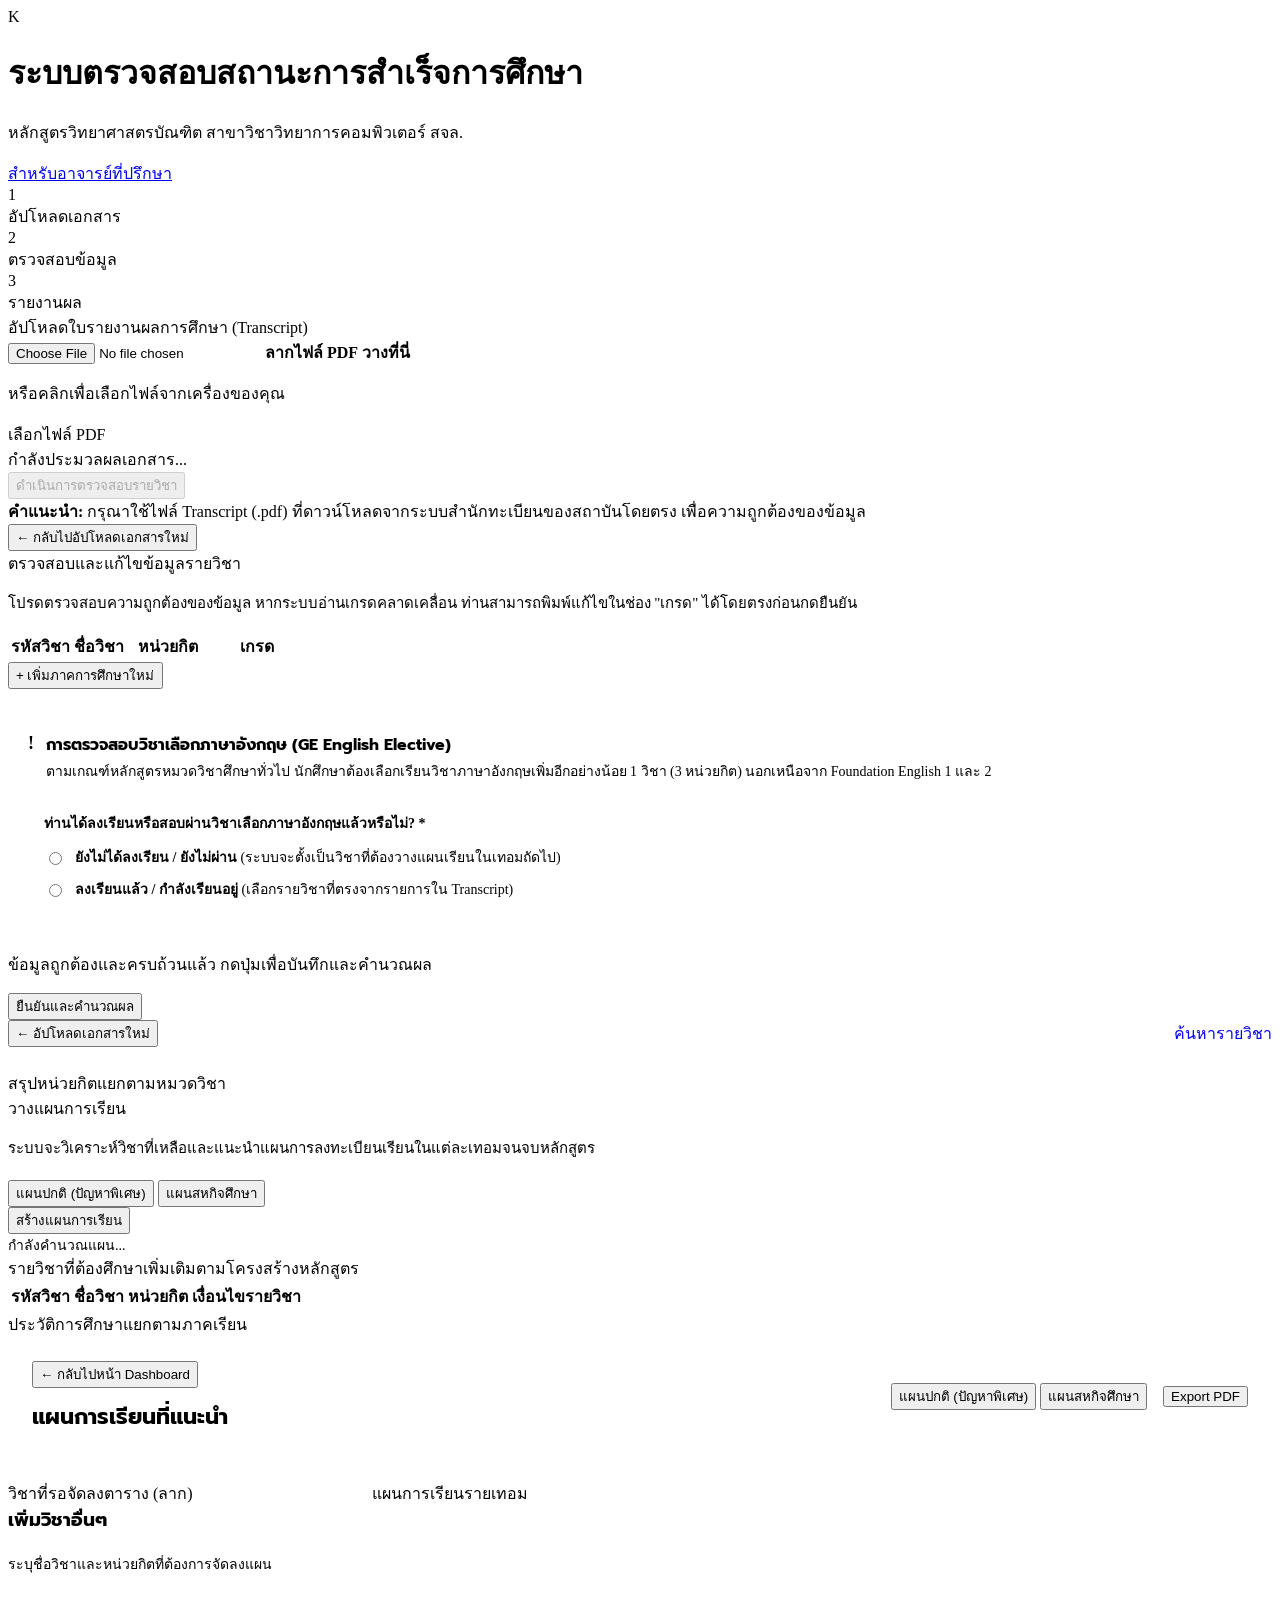
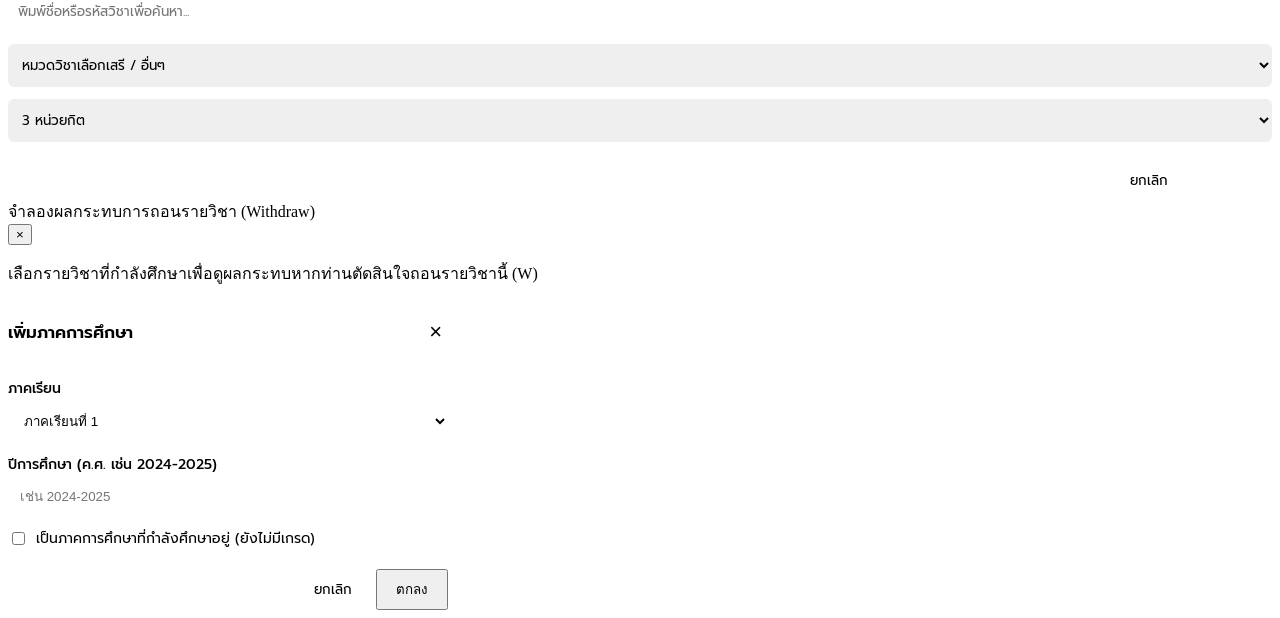
==== commit e2cc0abf: "seperate html and css" ====
--- a/app/templates/index.html
+++ b/app/templates/index.html
@@ -12,811 +12,7 @@
   <link rel="preconnect" href="https://fonts.gstatic.com" crossorigin />
   <link href="https://fonts.googleapis.com/css2?family=Prompt:wght@400;500;600;700&family=Sarabun:wght@300;400;500;600;700&display=swap" rel="stylesheet" />
   
-  <style>
-    /* ===== DESIGN TOKENS (KMITL Theme) ===== */
-    :root {
-      --kmitl-orange: #E65525;
-      --kmitl-orange-light: #F0764D;
-      --kmitl-orange-dark: #C44319;
-      --navy-900: #0F172A;
-      --navy-800: #1E293B;
-      --navy-700: #334155;
-      --gray-50: #F8FAFC;
-      --gray-100: #F1F5F9;
-      --gray-200: #E2E8F0;
-      --gray-300: #CBD5E1;
-      --gray-500: #64748B;
-      
-      --bg: var(--gray-50);
-      --card-bg: #FFFFFF;
-      --text-main: var(--navy-800);
-      --text-muted: var(--gray-500);
-      --border: var(--gray-200);
-      
-      --success: #059669;
-      --success-light: #D1FAE5;
-      --warning: #D97706;
-      --warning-light: #FEF3C7;
-      --danger: #DC2626;
-      --danger-light: #FEE2E2;
-      
-      --radius: 8px;
-      --shadow-sm: 0 1px 2px 0 rgba(0, 0, 0, 0.05);
-      --shadow-md: 0 4px 6px -1px rgba(0, 0, 0, 0.1), 0 2px 4px -1px rgba(0, 0, 0, 0.06);
-    }
-
-    *, *::before, *::after { box-sizing: border-box; margin: 0; padding: 0; }
-
-    body {
-      font-family: 'Sarabun', sans-serif;
-      background: var(--bg);
-      color: var(--text-main);
-      min-height: 100vh;
-      line-height: 1.5;
-    }
-
-    h1, h2, h3, h4, h5, h6, .font-prompt {
-      font-family: 'Prompt', sans-serif;
-    }
-
-    .container { max-width: 1024px; margin: 0 auto; padding: 0 24px 40px; }
-
-    /* ===== HEADER ===== */
-    header {
-      background-color: var(--card-bg);
-      border-bottom: 2px solid var(--kmitl-orange);
-      padding: 24px 0;
-      margin-bottom: 40px;
-      box-shadow: var(--shadow-sm);
-    }
-    .header-content {
-      max-width: 1024px;
-      margin: 0 auto;
-      padding: 0 24px;
-      display: flex;
-      align-items: center;
-      gap: 16px;
-    }
-    .advisor-login-link {
-      margin-left: auto;
-      padding: 9px 14px;
-      border: 1px solid var(--kmitl-orange);
-      border-radius: 7px;
-      color: var(--kmitl-orange);
-      background: #fff;
-      font-family: 'Sarabun', sans-serif;
-      font-size: 14px;
-      font-weight: 600;
-      text-decoration: none;
-      white-space: nowrap;
-      transition: background-color .2s, color .2s;
-    }
-    .advisor-login-link:hover { background: var(--kmitl-orange); color: #fff; }
-    @media (max-width: 600px) {
-      .header-content { flex-wrap: wrap; }
-      .advisor-login-link { margin-left: 72px; margin-top: -8px; }
-    }
-    .logo-box {
-      width: 56px;
-      height: 56px;
-      background-color: var(--kmitl-orange);
-      color: white;
-      border-radius: 8px;
-      display: flex;
-      align-items: center;
-      justify-content: center;
-      font-size: 28px;
-      font-weight: bold;
-      font-family: 'Prompt', sans-serif;
-    }
-    .header-text h1 {
-      font-size: 20px;
-      color: var(--navy-900);
-      margin-bottom: 4px;
-    }
-    .header-text p {
-      font-size: 14px;
-      color: var(--text-muted);
-      font-family: 'Sarabun', sans-serif;
-    }
-
-    /* ===== CARD ===== */
-    .card {
-      background: var(--card-bg);
-      border: 1px solid var(--border);
-      border-radius: var(--radius);
-      padding: 32px;
-      margin-bottom: 24px;
-      box-shadow: var(--shadow-sm);
-    }
-
-    .card-title {
-      font-family: 'Prompt', sans-serif;
-      font-size: 18px;
-      font-weight: 600;
-      color: var(--navy-900);
-      margin-bottom: 24px;
-      display: flex;
-      align-items: center;
-      gap: 12px;
-      padding-bottom: 12px;
-      border-bottom: 1px solid var(--gray-100);
-    }
-    .card-title .icon { color: var(--kmitl-orange); }
-
-    /* ===== UPLOAD ZONE ===== */
-    #upload-zone {
-      border: 2px dashed var(--gray-300);
-      border-radius: var(--radius);
-      background-color: var(--gray-50);
-      padding: 48px 24px;
-      text-align: center;
-      cursor: pointer;
-      transition: all 0.2s ease;
-      position: relative;
-    }
-    #upload-zone:hover, #upload-zone.drag-over {
-      border-color: var(--kmitl-orange);
-      background-color: #FFF7F5;
-    }
-    #upload-zone .upload-icon { font-size: 48px; margin-bottom: 16px; display: block; color: var(--gray-500); }
-    #upload-zone:hover .upload-icon { color: var(--kmitl-orange); }
-    #upload-zone p { color: var(--text-muted); font-size: 15px; margin-top: 8px; }
-    #upload-zone strong { color: var(--navy-800); font-family: 'Prompt', sans-serif; }
-    #file-input { position: absolute; inset: 0; opacity: 0; cursor: pointer; width: 100%; height: 100%; }
-    
-    #file-label {
-      display: inline-block; margin-top: 16px;
-      background: var(--card-bg); color: var(--navy-800);
-      border: 1px solid var(--border);
-      padding: 10px 24px; border-radius: 6px; font-size: 15px; font-weight: 500;
-      font-family: 'Prompt', sans-serif;
-      transition: all 0.2s;
-    }
-    #upload-zone:hover #file-label { border-color: var(--kmitl-orange); color: var(--kmitl-orange); }
-
-    #selected-file {
-      display: none; margin-top: 16px; padding: 12px 16px;
-      background: #FFF7F5; border: 1px solid #FADED5;
-      border-radius: var(--radius); font-size: 15px; color: var(--kmitl-orange-dark);
-      align-items: center; gap: 8px; font-weight: 500;
-    }
-    #selected-file.show { display: flex; }
-
-    /* ===== BUTTONS ===== */
-    .btn {
-      display: inline-flex; align-items: center; gap: 8px;
-      padding: 12px 24px; border-radius: 6px; font-size: 15px; font-weight: 500;
-      border: 1px solid transparent; cursor: pointer; transition: all 0.2s; font-family: 'Prompt', sans-serif;
-    }
-    .btn-primary { 
-      background-color: var(--kmitl-orange); color: #fff; 
-      width: 100%; justify-content: center; margin-top: 24px; 
-      box-shadow: 0 2px 4px rgba(230, 85, 37, 0.2);
-    }
-    .btn-primary:hover:not(:disabled) { background-color: var(--kmitl-orange-dark); transform: translateY(-1px); }
-    .btn-primary:disabled { background-color: var(--gray-300); color: var(--gray-500); cursor: not-allowed; box-shadow: none; }
-    
-    .btn-success { background-color: var(--success); color: #fff; }
-    .btn-success:hover { background-color: #047857; transform: translateY(-1px); box-shadow: 0 2px 4px rgba(5, 150, 105, 0.2); }
-
-    .btn-outline { background-color: transparent; border-color: var(--border); color: var(--navy-700); }
-    .btn-outline:hover { background-color: var(--gray-50); border-color: var(--gray-300); }
-
-    /* ===== ALERTS & NOTES ===== */
-    .note {
-      margin-top: 24px; padding: 16px;
-      background: var(--gray-50); border-left: 4px solid var(--kmitl-orange);
-      border-radius: 0 var(--radius) var(--radius) 0; font-size: 14px; color: var(--navy-700);
-    }
-    .error-box {
-      padding: 16px; background: var(--danger-light); border-left: 4px solid var(--danger);
-      border-radius: 0 var(--radius) var(--radius) 0;
-      font-size: 14px; color: var(--danger); margin-top: 16px; font-family: 'Prompt', sans-serif;
-    }
-
-    /* ===== SPINNER ===== */
-    .spinner {
-      display: none; align-items: center; justify-content: center; gap: 12px;
-      padding: 24px; color: var(--text-muted); font-size: 15px; font-family: 'Prompt', sans-serif;
-    }
-    .spinner.show { display: flex; }
-    .spin {
-      width: 24px; height: 24px; border-radius: 50%;
-      border: 3px solid var(--gray-200);
-      border-top-color: var(--kmitl-orange);
-      animation: spin 0.8s linear infinite;
-    }
-    @keyframes spin { to { transform: rotate(360deg); } }
-
-    /* ===== STEP INDICATOR ===== */
-    .steps {
-      display: flex; align-items: center; justify-content: center; gap: 0; margin-bottom: 32px;
-      max-width: 600px; margin-left: auto; margin-right: auto;
-    }
-    .step-item { display: flex; flex-direction: column; align-items: center; gap: 8px; position: relative; z-index: 2; }
-    .step-dot {
-      width: 32px; height: 32px; border-radius: 50%;
-      background: var(--card-bg); border: 2px solid var(--gray-300);
-      display: flex; align-items: center; justify-content: center;
-      font-size: 14px; font-weight: 600; color: var(--gray-500);
-      transition: all 0.3s; font-family: 'Prompt', sans-serif;
-    }
-    .step-dot.active { background: var(--kmitl-orange); border-color: var(--kmitl-orange); color: #fff; }
-    .step-dot.done { background: var(--success); border-color: var(--success); color: #fff; }
-    .step-label { font-size: 13px; color: var(--gray-500); font-family: 'Prompt', sans-serif; font-weight: 500; }
-    .step-label.active { color: var(--navy-900); }
-    .step-line { flex: 1; height: 2px; background: var(--gray-200); margin: 0 -16px; position: relative; top: -12px; z-index: 1; }
-    .step-line.done { background: var(--success); }
-
-    /* ===== REVIEW TABLE ===== */
-    #review-section { display: none; }
-    #review-section.show { display: block; }
-
-    .review-info {
-      display: flex; gap: 16px; margin-bottom: 24px; flex-wrap: wrap;
-    }
-    .review-badge {
-      background: var(--gray-50); border: 1px solid var(--border);
-      border-radius: 6px; padding: 12px 20px; font-size: 15px; color: var(--navy-800);
-    }
-    .review-badge strong { color: var(--kmitl-orange); font-family: 'Prompt', sans-serif; font-size: 16px; }
-
-    .table-wrap { overflow-x: auto; border: 1px solid var(--border); border-radius: var(--radius); }
-    table { width: 100%; border-collapse: collapse; font-size: 14px; }
-    thead { background: var(--gray-50); border-bottom: 2px solid var(--gray-200); }
-    th {
-      padding: 12px 16px; text-align: left; font-size: 14px; font-family: 'Prompt', sans-serif;
-      color: var(--navy-700); font-weight: 600; white-space: nowrap;
-    }
-    td { padding: 12px 16px; border-bottom: 1px solid var(--border); vertical-align: middle; }
-    tbody tr:last-child td { border-bottom: none; }
-    tbody tr:hover { background-color: var(--gray-50); }
-
-    .code-cell { font-family: monospace; font-size: 14px; color: var(--text-muted); }
-    .credit-cell { text-align: center; font-weight: 500; }
-
-    .grade-input {
-      background: transparent; border: 1px solid transparent;
-      border-radius: 4px; color: var(--navy-900); padding: 4px 8px;
-      font-size: 14px; width: 72px; text-align: center; font-family: 'Prompt', sans-serif;
-      font-weight: 500; transition: all 0.2s;
-    }
-    .grade-input:hover { border-color: var(--gray-300); background: #fff; }
-    .grade-input:focus { outline: none; border-color: var(--kmitl-orange); box-shadow: 0 0 0 2px rgba(230,85,37,0.1); }
-    .grade-input.overridden { border-color: var(--warning); color: var(--warning); background-color: var(--warning-light); }
-
-    .sem-header td {
-      background: var(--gray-100); border-bottom: 1px solid var(--gray-200);
-      font-size: 14px; font-weight: 600; color: var(--navy-800);
-      padding: 10px 16px; font-family: 'Prompt', sans-serif;
-    }
-
-    .btn-add-row {
-      display: inline-flex;
-      align-items: center;
-      gap: 4px;
-      padding: 4px 10px;
-      font-size: 12px;
-      font-family: 'Prompt', sans-serif;
-      font-weight: 500;
-      color: var(--kmitl-orange);
-      background: #FFFFFF;
-      border: 1px solid var(--kmitl-orange-light);
-      border-radius: 4px;
-      cursor: pointer;
-      transition: all 0.15s;
-    }
-    .btn-add-row:hover {
-      background: var(--kmitl-orange);
-      color: #FFFFFF;
-    }
-    .btn-del-row {
-      display: inline-flex;
-      align-items: center;
-      justify-content: center;
-      width: 28px;
-      height: 28px;
-      border-radius: 4px;
-      border: 1px solid transparent;
-      background: transparent;
-      color: var(--gray-500);
-      cursor: pointer;
-      font-size: 16px;
-      line-height: 1;
-      transition: all 0.15s;
-    }
-    .btn-del-row:hover {
-      background: var(--danger-light);
-      color: var(--danger);
-      border-color: #FCA5A5;
-    }
-    .btn-add-semester {
-      display: inline-flex;
-      align-items: center;
-      gap: 6px;
-      padding: 10px 16px;
-      font-size: 14px;
-      font-family: 'Prompt', sans-serif;
-      font-weight: 500;
-      color: var(--navy-700);
-      background: #FFFFFF;
-      border: 1px dashed var(--gray-300);
-      border-radius: var(--radius);
-      cursor: pointer;
-      margin-top: 16px;
-      width: 100%;
-      justify-content: center;
-      transition: all 0.2s;
-    }
-    .btn-add-semester:hover {
-      border-color: var(--kmitl-orange);
-      color: var(--kmitl-orange);
-      background: var(--gray-50);
-    }
-
-    .badge-current {
-      display: inline-block; font-size: 12px; font-weight: 500; font-family: 'Prompt', sans-serif;
-      background: var(--warning-light); color: var(--warning);
-      border: 1px solid rgba(217,119,6,0.2); border-radius: 4px;
-      padding: 2px 8px; margin-left: 8px;
-    }
-    .badge-pass {
-      display: inline-block; font-size: 13px; font-weight: 600; font-family: 'Prompt', sans-serif;
-      background: var(--success-light); color: var(--success);
-      border-radius: 4px; padding: 4px 12px;
-    }
-    .badge-fail {
-      display: inline-block; font-size: 13px; font-weight: 600; font-family: 'Prompt', sans-serif;
-      background: var(--danger-light); color: var(--danger);
-      border-radius: 4px; padding: 4px 12px;
-    }
-
-    .confirm-bar {
-      display: flex; align-items: center; justify-content: space-between;
-      margin-top: 24px; gap: 16px; flex-wrap: wrap;
-      background: var(--gray-50); padding: 20px; border-radius: var(--radius); border: 1px solid var(--gray-200);
-    }
-    .confirm-bar p { font-size: 15px; color: var(--navy-800); font-family: 'Prompt', sans-serif; }
-    .confirm-bar strong { color: var(--kmitl-orange); }
-
-    /* ===== DASHBOARD ===== */
-    #dashboard-section { display: none; }
-    #dashboard-section.show { display: block; }
-
-    /* overview cards */
-    .overview-grid { display: grid; grid-template-columns: 1fr; margin-bottom: 24px; }
-    .ov-card {
-      background: var(--card-bg); border: 1px solid var(--border);
-      border-radius: var(--radius); padding: 24px;
-      position: relative; overflow: hidden; box-shadow: var(--shadow-sm);
-    }
-    .ov-card::before {
-      content: ''; position: absolute; top: 0; left: 0; bottom: 0; width: 4px;
-    }
-    .ov-card.primary::before { background: var(--kmitl-orange); }
-    .ov-card.success::before { background: var(--success); }
-    .ov-card.warning::before { background: var(--warning); }
-    
-    .ov-label { font-size: 14px; color: var(--text-muted); font-family: 'Prompt', sans-serif; font-weight: 500; margin-bottom: 8px; }
-    .ov-value { font-size: 32px; font-weight: 700; font-family: 'Prompt', sans-serif; line-height: 1; }
-    .ov-card.primary .ov-value { color: var(--navy-900); }
-    .ov-card.success .ov-value { color: var(--success); }
-    .ov-card.warning .ov-value { color: var(--warning); }
-    .ov-value span { font-size: 16px; font-weight: 500; color: var(--gray-400); }
-    .ov-sub { font-size: 14px; color: var(--text-muted); margin-top: 8px; }
-
-    /* progress bar */
-    .prog-bar-wrap { margin-top: 16px; }
-    .prog-bar-top { display: flex; justify-content: space-between; font-size: 15px; margin-bottom: 12px; font-family: 'Prompt', sans-serif; }
-    .prog-bar-top span { color: var(--navy-700); font-weight: 500; }
-    .prog-bar-top strong { color: var(--kmitl-orange); font-size: 18px; }
-    .prog-track { background: var(--gray-200); border-radius: 99px; height: 12px; overflow: hidden; }
-    .prog-fill {
-      height: 100%; border-radius: 99px;
-      background-color: var(--kmitl-orange);
-      transition: width 1s cubic-bezier(0.4, 0, 0.2, 1);
-    }
-
-    /* ===== CATEGORIES ===== */
-    .cat-grid { display: grid; grid-template-columns: 1fr 1fr; gap: 20px; }
-    @media (max-width: 768px) { .cat-grid { grid-template-columns: 1fr; } }
-
-    .cat-card {
-      background: var(--gray-50); border: 1px solid var(--border);
-      border-radius: var(--radius); padding: 20px;
-      transition: all 0.2s; cursor: pointer;
-    }
-    .cat-card:hover { border-color: var(--gray-300); background: #fff; box-shadow: var(--shadow-sm); }
-    .cat-card.active { border-color: var(--kmitl-orange); background: #FFF7F5; }
-
-    .cat-header { display: flex; justify-content: space-between; align-items: flex-start; margin-bottom: 12px; }
-    .cat-name { font-size: 15px; font-weight: 600; font-family: 'Prompt', sans-serif; color: var(--navy-800); }
-    .cat-credits { font-size: 20px; font-weight: 700; font-family: 'Prompt', sans-serif; color: var(--navy-900); }
-    .cat-credits small { font-size: 14px; font-weight: 400; color: var(--gray-400); }
-
-    .cat-track { background: var(--gray-200); border-radius: 99px; height: 6px; overflow: hidden; margin-bottom: 8px; }
-    .cat-fill { height: 100%; border-radius: 99px; transition: width 1s cubic-bezier(0.4, 0, 0.2, 1); }
-    .cat-pct { font-size: 13px; color: var(--text-muted); font-family: 'Prompt', sans-serif; font-weight: 500; text-align: right; }
-
-    /* cat detail expand */
-    .cat-detail {
-      display: none; margin-top: 16px; padding-top: 16px;
-      border-top: 1px dashed var(--gray-300);
-    }
-    .cat-detail.show { display: block; }
-    .cat-course-item {
-      display: flex; justify-content: space-between; align-items: flex-start;
-      padding: 8px 0; font-size: 14px; border-bottom: 1px solid var(--gray-100);
-    }
-    .cat-course-item:last-child { border-bottom: none; }
-    .cat-course-left { display: flex; flex-direction: column; gap: 4px; }
-    .cat-course-code { font-family: monospace; color: var(--text-muted); font-size: 13px; }
-    .cat-course-name { color: var(--navy-800); font-weight: 500; }
-    .cat-grade { font-weight: 600; font-size: 14px; font-family: 'Prompt', sans-serif; color: var(--success); }
-    .cat-grade.in-prog { color: #d97706; font-size: 12px; background: #fffbeb; padding: 2px 8px; border-radius: 4px; border: 1px solid #fde68a; font-weight: 500; }
-    .cat-cr { color: var(--text-muted); font-size: 13px; }
-
-    /* ===== TIMELINE ===== */
-    .timeline-item { margin-bottom: 12px; border-radius: var(--radius); overflow: hidden; border: 1px solid var(--border); }
-    .timeline-header {
-      background: var(--gray-50); 
-      padding: 16px 20px; cursor: pointer;
-      display: flex; align-items: center; justify-content: space-between;
-      transition: background 0.2s;
-    }
-    .timeline-header:hover { background: var(--gray-100); }
-    .timeline-header-left { display: flex; align-items: center; gap: 12px; }
-    .timeline-dot {
-      width: 10px; height: 10px; border-radius: 50%;
-      background: var(--kmitl-orange); flex-shrink: 0;
-    }
-    .timeline-label { font-size: 15px; font-weight: 600; font-family: 'Prompt', sans-serif; color: var(--navy-800); }
-    .timeline-meta { font-size: 14px; color: var(--text-muted); }
-    .timeline-chevron { font-size: 12px; color: var(--gray-400); transition: transform 0.2s; }
-    .timeline-chevron.open { transform: rotate(180deg); }
-
-    .timeline-body { display: none; background: #fff; border-top: 1px solid var(--border); }
-    .timeline-body.show { display: block; }
-    .tl-row {
-      display: flex; align-items: center; gap: 16px;
-      padding: 12px 20px; border-bottom: 1px solid var(--gray-100); font-size: 14px;
-    }
-    .tl-row:last-child { border-bottom: none; }
-    .tl-code { font-family: monospace; font-size: 13px; color: var(--text-muted); width: 80px; flex-shrink: 0; }
-    .tl-name { flex: 1; color: var(--navy-800); font-weight: 500; }
-    .tl-cr { color: var(--text-muted); font-size: 13px; flex-shrink: 0; }
-    .tl-grade { font-weight: 600; font-size: 14px; font-family: 'Prompt', sans-serif; width: 40px; text-align: right; flex-shrink: 0; color: var(--navy-900); }
-
-    /* ===== REMAINING TABLE ===== */
-    .prereq-ok { color: var(--success); font-size: 13px; font-weight: 500; }
-    .prereq-block { color: var(--danger); font-size: 13px; font-weight: 500;}
-
-    /* ===== IN-PROGRESS ===== */
-    .inprog-grid { display: flex; flex-wrap: wrap; gap: 12px; }
-    .inprog-chip {
-      display: flex; align-items: center; gap: 8px;
-      background: var(--warning-light); border: 1px solid rgba(217,119,6,0.3);
-      border-radius: 6px; padding: 8px 16px; font-size: 14px;
-    }
-    .inprog-chip span.code { font-family: monospace; color: var(--warning); font-weight: 600; }
-    .inprog-chip span.name { color: var(--navy-800); font-weight: 500; }
-
-    /* ===== RESET LINK ===== */
-    .reset-link {
-      display: inline-flex; align-items: center; gap: 8px;
-      margin-bottom: 24px; font-size: 15px; color: var(--navy-700);
-      cursor: pointer; background: none; border: none; font-weight: 500;
-      font-family: 'Prompt', sans-serif; padding: 0; transition: color 0.2s;
-    }
-    .reset-link:hover { color: var(--kmitl-orange); }
-
-    /* ===== STUDY PLAN ===== */
-    #plan-section { display: none; }
-    #plan-section.show { display: block; }
-
-    .plan-actions {
-      display: flex; align-items: center; gap: 16px; flex-wrap: wrap;
-      margin-bottom: 24px;
-    }
-
-    .btn-plan {
-      display: inline-flex; align-items: center; gap: 8px;
-      padding: 12px 28px; border-radius: 8px; font-size: 15px; font-weight: 600;
-      border: none; cursor: pointer; transition: all 0.25s;
-      font-family: 'Prompt', sans-serif;
-      background: linear-gradient(135deg, var(--kmitl-orange), var(--kmitl-orange-light));
-      color: #fff; box-shadow: 0 4px 12px rgba(230, 85, 37, 0.3);
-    }
-    .btn-plan:hover { transform: translateY(-2px); box-shadow: 0 6px 20px rgba(230, 85, 37, 0.4); }
-    .btn-plan:disabled { opacity: 0.6; cursor: not-allowed; transform: none; box-shadow: none; }
-
-    .plan-toggle {
-      display: inline-flex; border-radius: 8px; overflow: hidden;
-      border: 2px solid var(--gray-200); background: var(--card-bg);
-    }
-    .plan-toggle-btn {
-      padding: 10px 20px; border: none; background: transparent;
-      font-family: 'Prompt', sans-serif; font-size: 14px; font-weight: 500;
-      color: var(--gray-500); cursor: pointer; transition: all 0.2s;
-    }
-    .plan-toggle-btn.active {
-      background: var(--kmitl-orange); color: #fff;
-    }
-    .plan-toggle-btn:hover:not(.active) { background: var(--gray-50); color: var(--navy-800); }
-
-    .plan-alert {
-      padding: 16px 20px; border-radius: var(--radius); margin-bottom: 16px;
-      font-size: 14px; font-family: 'Prompt', sans-serif;
-      display: flex; align-items: flex-start; gap: 12px;
-    }
-    .plan-alert.warning {
-      background: #FEF3C7; border: 1px solid #FCD34D; color: #92400E;
-    }
-    .plan-alert.danger {
-      background: var(--danger-light); border: 1px solid #FCA5A5; color: #991B1B;
-    }
-    .plan-alert.success {
-      background: var(--success-light); border: 1px solid #6EE7B7; color: #065F46;
-    }
-    .plan-alert.info {
-      background: #DBEAFE; border: 1px solid #93C5FD; color: #1E40AF;
-    }
-    .plan-alert-icon { font-size: 20px; flex-shrink: 0; line-height: 1; }
-    .plan-alert-content { flex: 1; }
-    .plan-alert-title { font-weight: 600; margin-bottom: 4px; }
-
-    .plan-summary-grid {
-      display: grid; grid-template-columns: repeat(auto-fit, minmax(200px, 1fr));
-      gap: 16px; margin-bottom: 24px;
-    }
-    .plan-stat {
-      background: var(--gray-50); border: 1px solid var(--border);
-      border-radius: var(--radius); padding: 16px 20px; text-align: center;
-    }
-    .plan-stat-value {
-      font-size: 28px; font-weight: 700; font-family: 'Prompt', sans-serif;
-      color: var(--navy-900); line-height: 1;
-    }
-    .plan-stat-value.ok { color: var(--success); }
-    .plan-stat-value.warn { color: var(--warning); }
-    .plan-stat-label {
-      font-size: 13px; color: var(--text-muted); margin-top: 6px;
-      font-family: 'Prompt', sans-serif;
-    }
-
-    .plan-term {
-      border: 1px solid var(--border); border-radius: var(--radius);
-      margin-bottom: 16px; overflow: hidden;
-    }
-    .plan-term-header {
-      background: var(--gray-50); padding: 16px 20px;
-      display: flex; align-items: center; justify-content: space-between;
-      cursor: pointer; transition: background 0.2s;
-    }
-    .plan-term-header:hover { background: var(--gray-100); }
-    .plan-term-left { display: flex; align-items: center; gap: 12px; }
-    .plan-term-dot {
-      width: 12px; height: 12px; border-radius: 50%;
-      background: var(--kmitl-orange); flex-shrink: 0;
-    }
-    .plan-term-label {
-      font-size: 16px; font-weight: 600; font-family: 'Prompt', sans-serif;
-      color: var(--navy-800);
-    }
-    .plan-term-meta {
-      display: flex; gap: 16px; font-size: 13px; font-family: 'Prompt', sans-serif;
-    }
-    .plan-term-meta span { color: var(--text-muted); }
-    .plan-term-meta strong { color: var(--navy-800); }
-    .plan-term-chevron { font-size: 12px; color: var(--gray-400); transition: transform 0.2s; }
-    .plan-term-chevron.open { transform: rotate(180deg); }
-
-    .plan-term-body { display: none; border-top: 1px solid var(--border); background: #fff; }
-    .plan-term-body.show { display: block; }
-
-    .plan-course-row {
-      display: flex; align-items: center; gap: 16px;
-      padding: 12px 20px; border-bottom: 1px solid var(--gray-100); font-size: 14px;
-    }
-    .plan-course-row:last-child { border-bottom: none; }
-    .plan-course-code { font-family: monospace; font-size: 13px; color: var(--text-muted); width: 80px; flex-shrink: 0; }
-    .plan-course-name { flex: 1; color: var(--navy-800); font-weight: 500; }
-    .plan-course-credit { color: var(--text-muted); font-size: 13px; flex-shrink: 0; }
-
-    .plan-badge {
-      display: inline-block; font-size: 11px; font-weight: 600;
-      font-family: 'Prompt', sans-serif; padding: 2px 8px;
-      border-radius: 4px; flex-shrink: 0;
-    }
-    .plan-badge.required { background: #FFF7ED; color: #C2410C; border: 1px solid #FDBA74; }
-    .plan-badge.deferred { background: #FEF3C7; color: #92400E; border: 1px solid #FCD34D; }
-
-    .plan-term-footer {
-      padding: 12px 20px; background: var(--gray-50);
-      border-top: 1px solid var(--border);
-      display: flex; justify-content: space-between; align-items: center;
-      font-size: 13px; font-family: 'Prompt', sans-serif;
-    }
-    .plan-term-footer span { color: var(--text-muted); }
-    .plan-term-footer strong { color: var(--navy-800); }
-    .plan-credits-bar {
-      height: 6px; border-radius: 99px; background: var(--gray-200);
-      flex: 1; margin: 0 16px; max-width: 200px; overflow: hidden;
-    }
-    .plan-credits-fill {
-      height: 100%; border-radius: 99px; background: var(--kmitl-orange);
-      transition: width 0.6s ease;
-    }
-
-    .plan-suggestion-list {
-      list-style: none; padding: 0;
-    }
-    .plan-suggestion-list li {
-      padding: 8px 0; font-size: 14px; color: var(--navy-700);
-      border-bottom: 1px solid var(--gray-100);
-      display: flex; align-items: flex-start; gap: 8px;
-    }
-    .plan-suggestion-list li:last-child { border-bottom: none; }
-  
-    /* ===== DRAG AND DROP & CUSTOM COURSES ===== */
-    .unplanned-pool {
-      display: flex; flex-direction: column; gap: 8px;
-      padding: 16px; background: var(--gray-50); border: 2px dashed var(--gray-300);
-      border-radius: var(--radius); min-height: 80px; margin-bottom: 24px;
-      transition: background 0.2s;
-    }
-    .unplanned-pool.drag-over { background: var(--primary-light); border-color: var(--kmitl-orange); }
-    
-    .draggable-course {
-      cursor: grab;
-      border: 1px solid var(--border);
-      border-radius: 6px; padding: 10px 14px; background: #fff;
-      display: flex; flex-direction: column; gap: 4px;
-      font-size: 13px; min-width: 140px; max-width: 200px;
-      box-shadow: 0 1px 2px rgba(0,0,0,0.05);
-      transition: transform 0.2s, box-shadow 0.2s, opacity 0.2s;
-      position: relative;
-    }
-    .draggable-course:active { cursor: grabbing; transform: scale(0.98); }
-    .draggable-course.dragging { opacity: 0.5; }
-    .draggable-course[data-cat="ge"] { border-left: 4px solid var(--gray-400); }
-    .draggable-course[data-cat="elective"] { border-left: 4px solid #D97706; }
-    .draggable-course[data-cat="free"] { border-left: 4px solid #DB2777; }
-    .draggable-course[data-is-core="true"] { border-left: 4px solid #EA580C; }
-    .draggable-course.custom-course { border-left: 4px solid var(--success); }
-    
-    /* When inside term dropzone: Full width row */
-    .plan-term-dropzone .draggable-course.sys-course {
-      flex-direction: row;
-      width: 100%;
-      box-sizing: border-box;
-      max-width: none;
-      padding: 12px 20px !important;
-      background: transparent !important;
-      border: none !important;
-      border-bottom: 1px solid var(--gray-50) !important;
-      border-radius: 0 !important;
-      box-shadow: none !important;
-      margin-bottom: 0 !important;
-      font-size: 14px !important;
-      gap: 16px !important;
-    }
-    
-    /* When inside unplanned pool: Small block */
-    .unplanned-pool .draggable-course.sys-course {
-      flex-direction: column;
-      width: auto;
-      min-width: 140px;
-      max-width: 200px;
-      padding: 10px 14px !important;
-      background: #fff !important;
-      border: 1px solid var(--border) !important;
-      border-radius: 6px !important;
-      box-shadow: 0 1px 2px rgba(0,0,0,0.05) !important;
-      margin-bottom: 0 !important;
-      font-size: 13px !important;
-      gap: 4px !important;
-    }
-    .unplanned-pool .draggable-course.sys-course[data-cat="ge"] { border-left: 4px solid var(--gray-400) !important; }
-    .unplanned-pool .draggable-course.sys-course[data-cat="elective"] { border-left: 4px solid #D97706 !important; }
-    .unplanned-pool .draggable-course.sys-course[data-cat="free"] { border-left: 4px solid #DB2777 !important; }
-    .unplanned-pool .draggable-course.sys-course[data-is-core="true"] { border-left: 4px solid #EA580C !important; }
-    .unplanned-pool .draggable-course.sys-course.custom-course { border-left: 4px solid var(--success) !important; }
-    
-    .unplanned-pool .sys-course .plan-course-code,
-    .unplanned-pool .sys-course .plan-badge,
-    .unplanned-pool .sys-course .course-del-btn {
-      display: none !important;
-    }
-    .unplanned-pool .sys-course[data-is-core="true"] .plan-course-code,
-    .unplanned-pool .sys-course[data-is-core="true"] .plan-badge {
-      display: inline-block !important;
-    }
-    .unplanned-pool .sys-course .plan-course-name {
-       font-weight: 600; font-family: 'Prompt', sans-serif; color: var(--navy-800); word-break: break-word; line-height: 1.3; flex: unset;
-    }
-    .unplanned-pool .sys-course .plan-course-credit {
-       font-size: 12px; color: var(--text-muted); text-align: left; flex-shrink: unset;
-    }
-    
-    
-    .course-title-drag { font-weight: 600; font-family: 'Prompt', sans-serif; color: var(--navy-800); word-break: break-word; line-height: 1.3;}
-    .course-cred-drag { font-size: 12px; color: var(--text-muted); }
-    .course-del-btn {
-       position: absolute; top: 4px; right: 4px; font-size: 10px;
-       color: var(--danger); background: transparent; border: none; cursor: pointer;
-       opacity: 0; transition: opacity 0.2s;
-    }
-    .draggable-course:hover .course-del-btn { opacity: 1; }
-    
-    .plan-term-dropzone {
-      min-height: 60px; padding: 12px;
-      transition: background 0.2s;
-      display: flex; flex-direction: column; gap: 8px;
-    }
-    .plan-term-dropzone.drag-over {
-      background: var(--primary-light);
-      outline: 2px dashed var(--kmitl-orange);
-      outline-offset: -2px; border-radius: 6px;
-    }
-
-    .btn-add-course {
-      display: inline-flex; align-items: center; justify-content: center;
-      width: 100%; padding: 8px; margin-top: 8px;
-      background: transparent; border: 1px dashed var(--gray-300);
-      border-radius: 6px; color: var(--gray-500); cursor: pointer;
-      font-family: 'Prompt', sans-serif; font-size: 13px; font-weight: 500;
-      transition: all 0.2s;
-    }
-    .btn-add-course:hover { background: var(--gray-50); color: var(--kmitl-orange); border-color: var(--kmitl-orange); }
-
-    /* Modal for Add Custom Course */
-    .add-course-modal-overlay {
-      position: fixed; top: 0; left: 0; width: 100%; height: 100%;
-      background: rgba(15, 23, 42, 0.6);
-      display: none; justify-content: center; align-items: center;
-      z-index: 1000; padding: 20px; backdrop-filter: blur(4px);
-    }
-    .add-course-modal-overlay.show { display: flex; }
-    .add-course-modal {
-      background: #fff; border-radius: var(--radius); width: 100%; max-width: 400px;
-      box-shadow: var(--shadow-md); display: flex; flex-direction: column;
-      padding: 24px;
-    }
-
-    /* ===== PLAN MODE STYLES ===== */
-    body.print-plan-mode .container { max-width: 1400px; transition: max-width 0.3s ease; }
-
-    /* ===== PRINT STYLES ===== */
-    @media print {
-      body { background: #fff !important; color: #000 !important; font-size: 12pt !important; }
-      header, #steps, .reset-link, .btn, .btn-plan, .plan-toggle, .course-del-btn, .btn-add-course { display: none !important; }
-      #dashboard-content-wrapper { display: block !important; }
-      
-      body.print-plan-mode #dashboard-content-wrapper > * { display: none !important; }
-      body.print-plan-mode #dashboard-content-wrapper > #categories-card { display: block !important; margin-top: 20px !important; margin-bottom: 20px !important; border: none !important; padding: 0 !important; }
-      body.print-plan-mode .plan-sidebar { display: none !important; }
-      body.print-plan-mode #plan-summary { display: none !important; }
-
-      .container { max-width: 100% !important; margin: 0 !important; padding: 0 !important; }
-      .card.print-hide { display: none !important; }
-      .print-hide { display: none !important; }
-      .print-only { display: block !important; }
-      .card { box-shadow: none !important; border: 1px solid #ddd !important; padding: 16px !important; margin-bottom: 20px !important; page-break-inside: avoid; }
-      .plan-term { page-break-inside: avoid; border-color: #000 !important; }
-      tr, .timeline-item, .cat-card, .plan-course-row { page-break-inside: avoid; }
-      * { -webkit-print-color-adjust: exact !important; print-color-adjust: exact !important; }
-      /* Force all details to be open for print */
-      .cat-detail { display: block !important; }
-      .timeline-body { display: block !important; }
-      .plan-term-body { display: block !important; }
-      /* Hide draggable dots in print */
-      .plan-course-code span { display: none !important; }
-      .draggable-course { cursor: default !important; }
-    }
-
-  </style>
+  <link rel="stylesheet" href="/static/css/index.css" />
 </head>
 
 <body>
@@ -2603,115 +1799,6 @@
 </div>
 
 <!-- Withdrawal Impact Modal -->
-<style>
-  .withdraw-modal-overlay {
-    position: fixed; top: 0; left: 0; width: 100%; height: 100%;
-    background: rgba(15, 23, 42, 0.6);
-    display: none; justify-content: center; align-items: center;
-    z-index: 1000; padding: 20px; backdrop-filter: blur(4px);
-  }
-  .withdraw-modal-overlay.show { display: flex; }
-  .withdraw-modal {
-    background: #fff; border-radius: var(--radius); width: 100%; max-width: 600px;
-    box-shadow: var(--shadow-md); display: flex; flex-direction: column;
-    max-height: 90vh;
-  }
-  .withdraw-modal-header {
-    padding: 20px 24px; border-bottom: 1px solid var(--border);
-    display: flex; justify-content: space-between; align-items: center;
-  }
-  .withdraw-modal-title { font-family: 'Prompt', sans-serif; font-size: 18px; font-weight: 600; color: var(--navy-900); }
-  .withdraw-close-btn { background: none; border: none; font-size: 24px; cursor: pointer; color: var(--gray-500); }
-  .withdraw-modal-body { padding: 24px; overflow-y: auto; }
-  .course-list-btn {
-    width: 100%; text-align: left; padding: 12px 16px; border: 1px solid var(--border);
-    border-radius: var(--radius); margin-bottom: 8px; cursor: pointer; background: #fff;
-    transition: all 0.2s; font-family: 'Sarabun', sans-serif;
-  }
-  .course-list-btn:hover { border-color: var(--danger); background: var(--danger-light); }
-  .impact-report { margin-top: 24px; display: none; }
-  .impact-alert {
-    background: var(--warning-light); border-left: 4px solid var(--warning);
-    padding: 16px; border-radius: 0 var(--radius) var(--radius) 0; color: var(--navy-900);
-  }
-  .impact-safe {
-    background: var(--success-light); border-left: 4px solid var(--success);
-    padding: 16px; border-radius: 0 var(--radius) var(--radius) 0; color: var(--navy-900);
-  }
-  .impact-course-list { margin-top: 12px; padding-left: 20px; }
-  .impact-course-list li { margin-bottom: 4px; }
-
-    /* ===== DRAG AND DROP & CUSTOM COURSES ===== */
-    .unplanned-pool {
-      display: flex; flex-wrap: wrap; gap: 8px;
-      padding: 16px; background: var(--gray-50); border: 2px dashed var(--gray-300);
-      border-radius: var(--radius); min-height: 80px; margin-bottom: 24px;
-      transition: background 0.2s;
-    }
-    .unplanned-pool.drag-over { background: var(--primary-light); border-color: var(--kmitl-orange); }
-    
-    .draggable-course {
-      cursor: grab;
-      border: 1px solid var(--border);
-      border-radius: 6px; padding: 10px 14px; background: #fff;
-      display: flex; flex-direction: column; gap: 4px;
-      font-size: 13px; min-width: 140px; max-width: 200px;
-      box-shadow: 0 1px 2px rgba(0,0,0,0.05);
-      transition: transform 0.2s, box-shadow 0.2s, opacity 0.2s;
-      position: relative;
-    }
-    .draggable-course:active { cursor: grabbing; transform: scale(0.98); }
-    .draggable-course.dragging { opacity: 0.5; }
-    .draggable-course[data-cat="ge"] { border-left: 4px solid var(--gray-400); }
-    .draggable-course[data-cat="elective"] { border-left: 4px solid #D97706; }
-    .draggable-course[data-cat="free"] { border-left: 4px solid #DB2777; }
-    .draggable-course.custom-course { border-left: 4px solid var(--success); }
-    
-    .course-title-drag { font-weight: 600; font-family: 'Prompt', sans-serif; color: var(--navy-800); word-break: break-word; line-height: 1.3;}
-    .course-cred-drag { font-size: 12px; color: var(--text-muted); }
-    .course-del-btn {
-       position: absolute; top: 4px; right: 4px; font-size: 10px;
-       color: var(--danger); background: transparent; border: none; cursor: pointer;
-       opacity: 0; transition: opacity 0.2s;
-    }
-    .draggable-course:hover .course-del-btn { opacity: 1; }
-    
-    .plan-term-dropzone {
-      min-height: 60px; padding: 12px;
-      transition: background 0.2s;
-      display: flex; flex-direction: column; gap: 8px;
-    }
-    .plan-term-dropzone.drag-over {
-      background: var(--primary-light);
-      outline: 2px dashed var(--kmitl-orange);
-      outline-offset: -2px; border-radius: 6px;
-    }
-
-    .btn-add-course {
-      display: inline-flex; align-items: center; justify-content: center;
-      width: 100%; padding: 8px; margin-top: 8px;
-      background: transparent; border: 1px dashed var(--gray-300);
-      border-radius: 6px; color: var(--gray-500); cursor: pointer;
-      font-family: 'Prompt', sans-serif; font-size: 13px; font-weight: 500;
-      transition: all 0.2s;
-    }
-    .btn-add-course:hover { background: var(--gray-50); color: var(--kmitl-orange); border-color: var(--kmitl-orange); }
-
-    /* Modal for Add Custom Course */
-    .add-course-modal-overlay {
-      position: fixed; top: 0; left: 0; width: 100%; height: 100%;
-      background: rgba(15, 23, 42, 0.6);
-      display: none; justify-content: center; align-items: center;
-      z-index: 1000; padding: 20px; backdrop-filter: blur(4px);
-    }
-    .add-course-modal-overlay.show { display: flex; }
-    .add-course-modal {
-      background: #fff; border-radius: var(--radius); width: 100%; max-width: 400px;
-      box-shadow: var(--shadow-md); display: flex; flex-direction: column;
-      padding: 24px;
-    }
-
-  </style>
 
 <div class="withdraw-modal-overlay" id="withdraw-modal">
   <div class="withdraw-modal">
